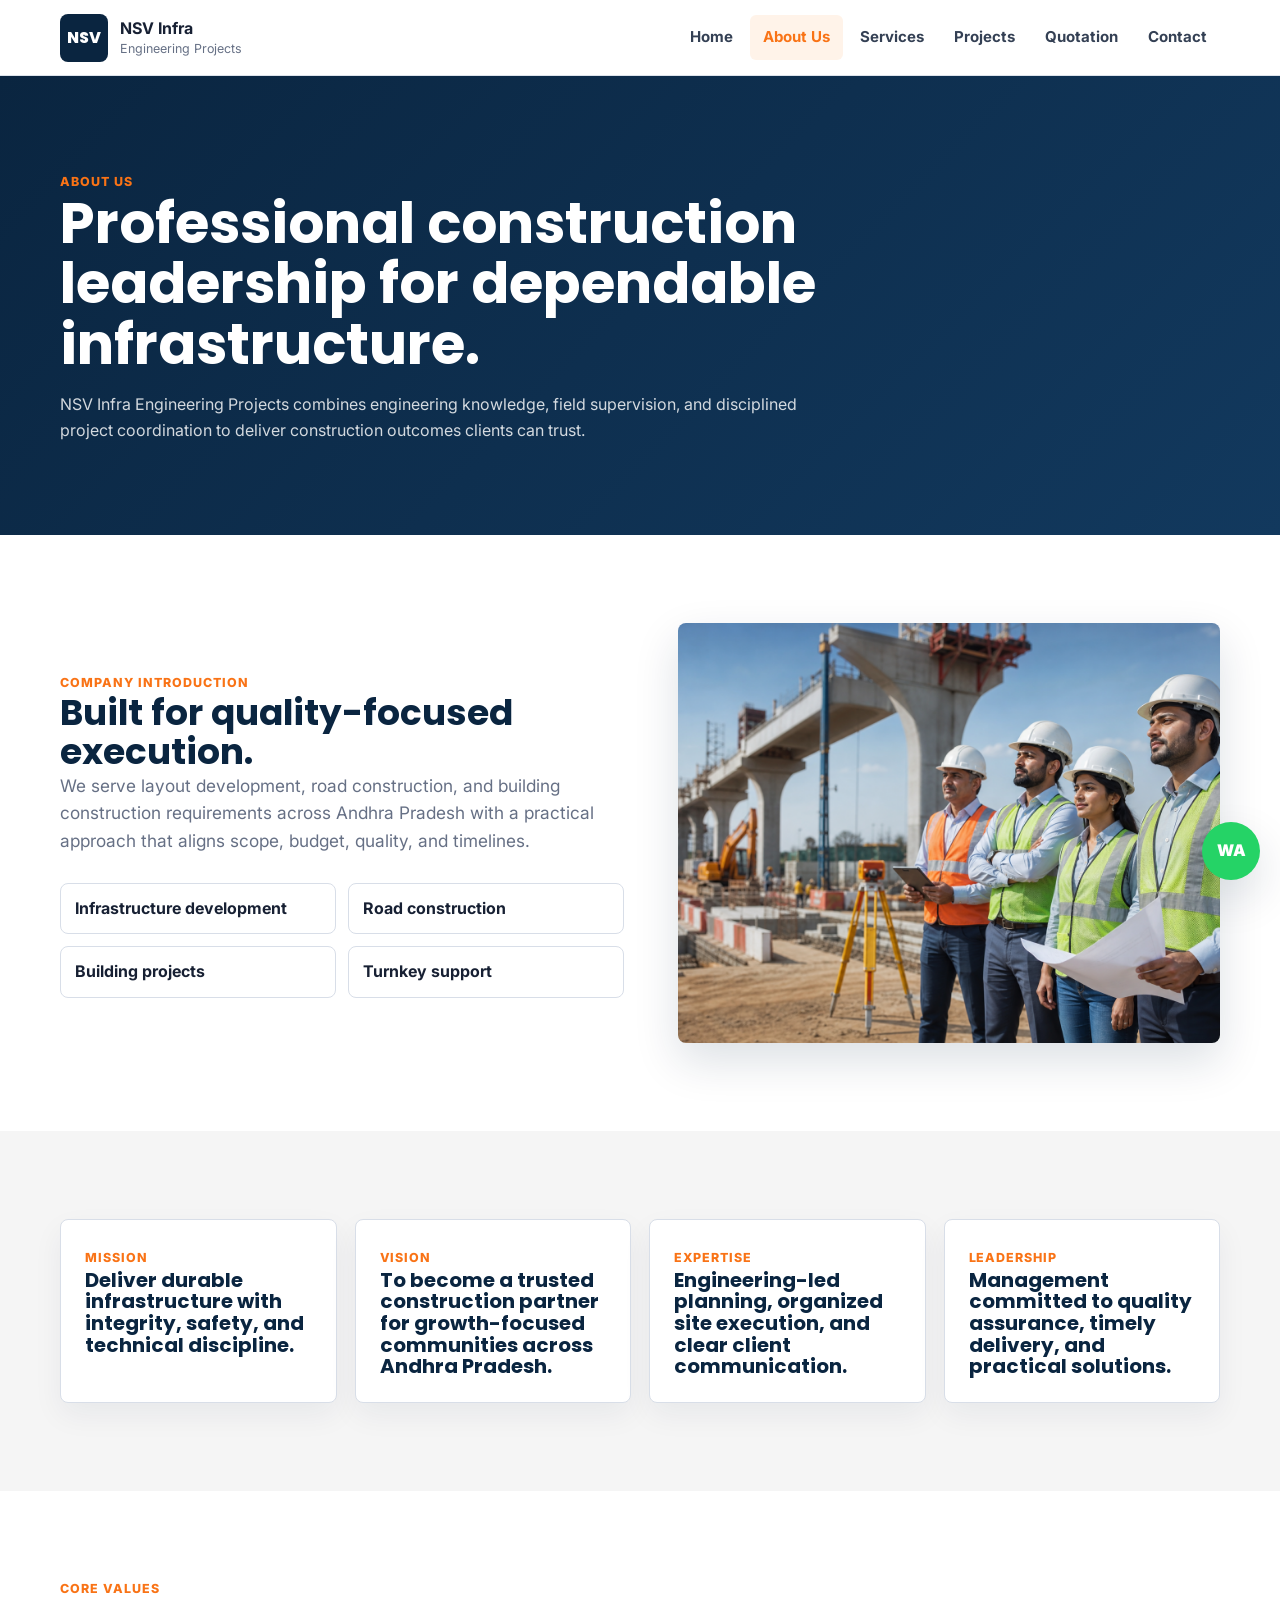
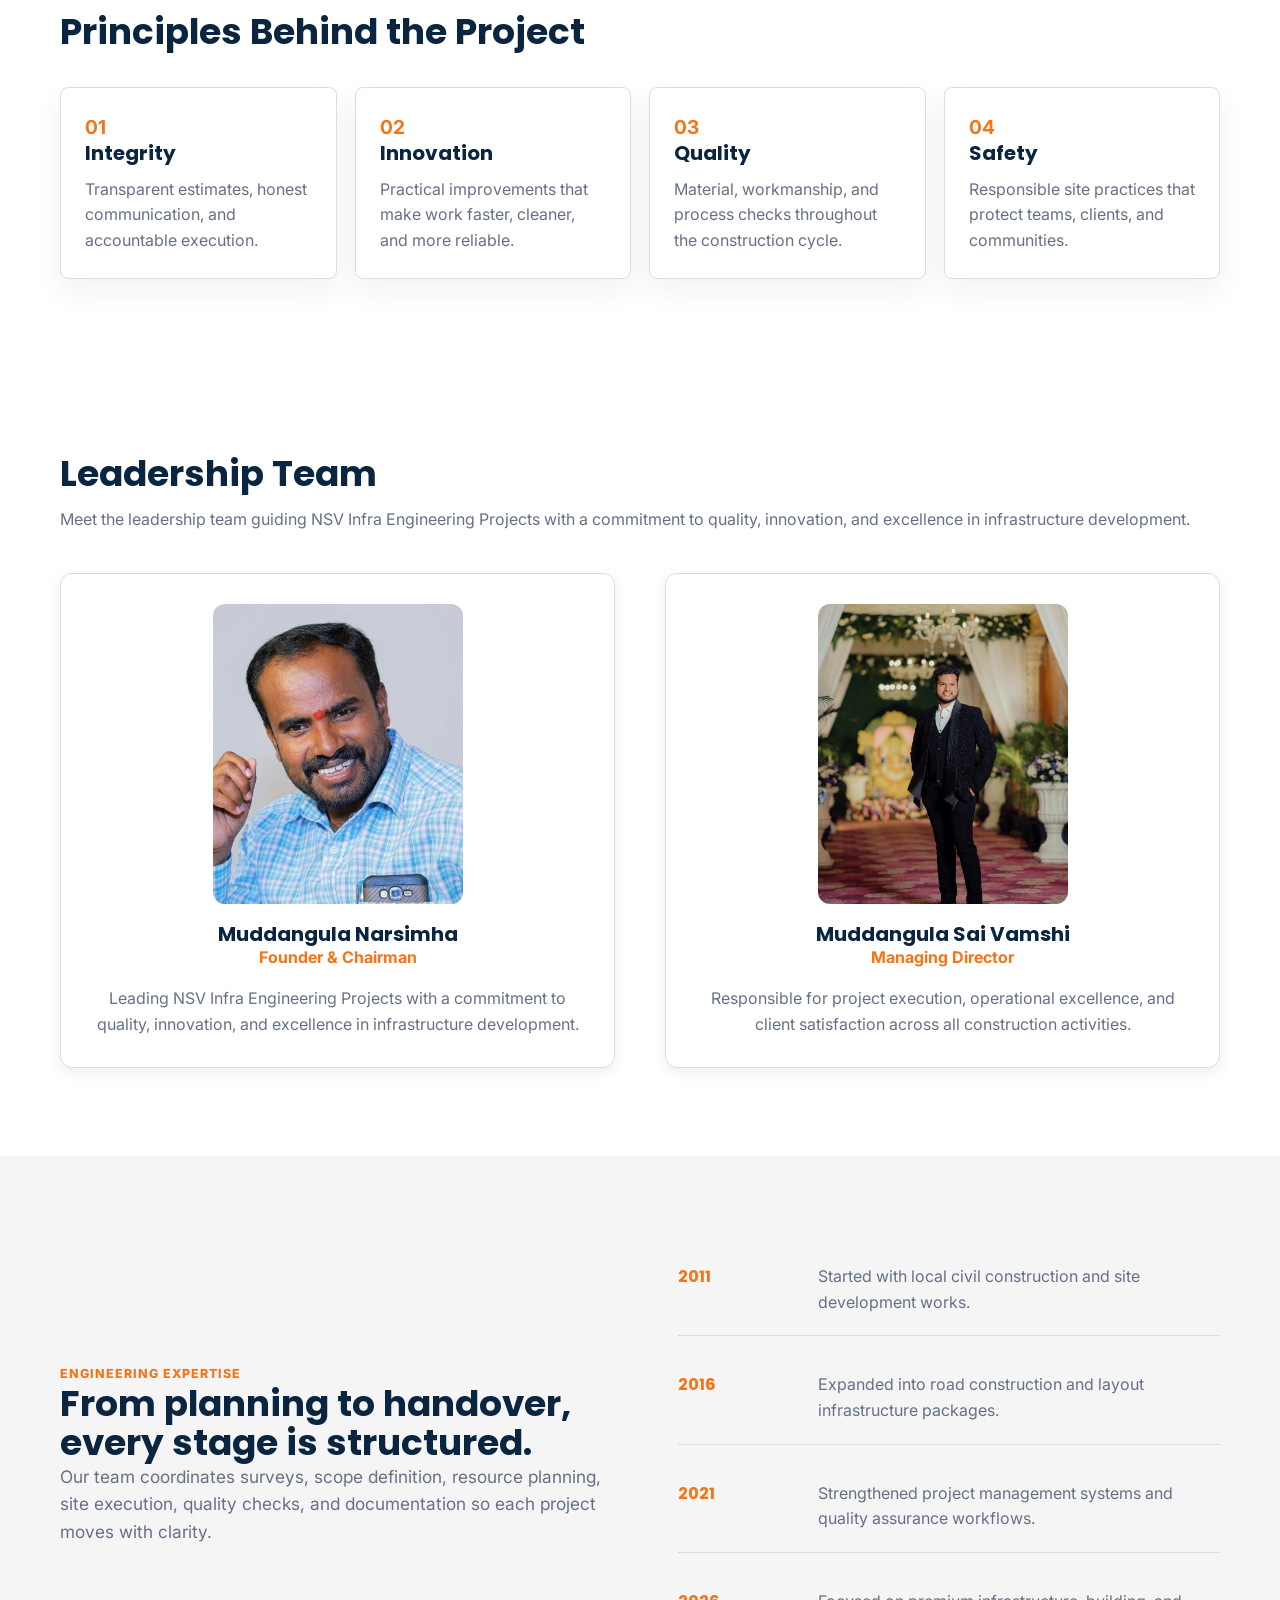
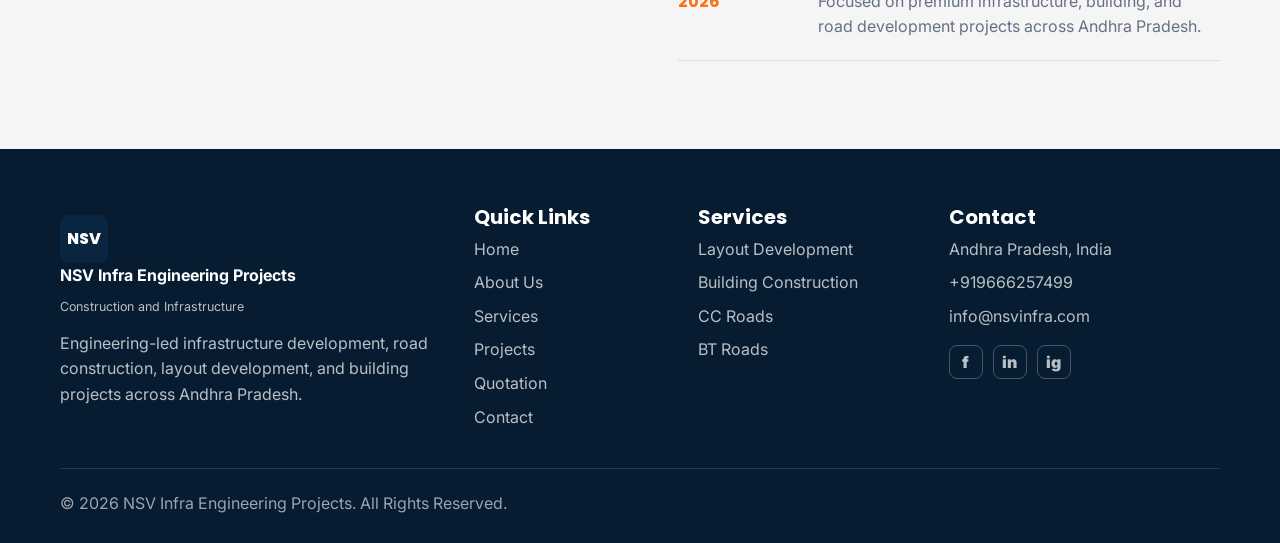
==== about.html @ 58948af4 "Fixed leadership section" ====
<!doctype html>
<html lang="en">
<head>
  <meta charset="utf-8">
  <meta name="viewport" content="width=device-width, initial-scale=1">
  <title>About NSV Infra Engineering Projects | Infrastructure Development Andhra Pradesh</title>
  <meta name="description" content="Learn about NSV Infra Engineering Projects, our mission, vision, values, leadership, engineering expertise, and company journey.">
  <meta property="og:title" content="About NSV Infra Engineering Projects">
  <meta property="og:type" content="website">
  <meta property="og:image" content="assets/images/team-engineering.png">
  <link rel="preconnect" href="https://fonts.googleapis.com">
  <link rel="preconnect" href="https://fonts.gstatic.com" crossorigin>
  <link href="https://fonts.googleapis.com/css2?family=Inter:wght@400;600;700;800&family=Poppins:wght@600;700;800&display=swap" rel="stylesheet">
  <link rel="stylesheet" href="assets/css/styles.css">
</head>
<body>
  <header id="site-header"></header>
  <main>
    <section class="page-hero">
      <div class="container">
        <span class="eyebrow">About Us</span>
        <h1>Professional construction leadership for dependable infrastructure.</h1>
        <p>NSV Infra Engineering Projects combines engineering knowledge, field supervision, and disciplined project coordination to deliver construction outcomes clients can trust.</p>
      </div>
    </section>
    <section class="section">
      <div class="container split">
        <div>
          <span class="eyebrow">Company Introduction</span>
          <h2>Built for quality-focused execution.</h2>
          <p class="lead">We serve layout development, road construction, and building construction requirements across Andhra Pradesh with a practical approach that aligns scope, budget, quality, and timelines.</p>
          <ul class="feature-list">
            <li>Infrastructure development</li>
            <li>Road construction</li>
            <li>Building projects</li>
            <li>Turnkey support</li>
          </ul>
        </div>
        <div class="media-panel"><img src="assets/images/team-engineering.png" alt="Construction leadership and engineering team" loading="lazy"></div>
      </div>
    </section>
    <section class="section gray">
      <div class="container card-grid">
        <article class="info-card"><span class="eyebrow">Mission</span><h3>Deliver durable infrastructure with integrity, safety, and technical discipline.</h3></article>
        <article class="info-card"><span class="eyebrow">Vision</span><h3>To become a trusted construction partner for growth-focused communities across Andhra Pradesh.</h3></article>
        <article class="info-card"><span class="eyebrow">Expertise</span><h3>Engineering-led planning, organized site execution, and clear client communication.</h3></article>
        <article class="info-card"><span class="eyebrow">Leadership</span><h3>Management committed to quality assurance, timely delivery, and practical solutions.</h3></article>
      </div>
    </section>
    <section class="section">
      <div class="container">
        <div class="section-head"><span class="eyebrow">Core Values</span><h2>Principles Behind the Project</h2></div>
        <div class="card-grid">
          <article class="value-card"><b>01</b><h3>Integrity</h3><p>Transparent estimates, honest communication, and accountable execution.</p></article>
          <article class="value-card"><b>02</b><h3>Innovation</h3><p>Practical improvements that make work faster, cleaner, and more reliable.</p></article>
          <article class="value-card"><b>03</b><h3>Quality</h3><p>Material, workmanship, and process checks throughout the construction cycle.</p></article>
          <article class="value-card"><b>04</b><h3>Safety</h3><p>Responsible site practices that protect teams, clients, and communities.</p></article>
        </div>
      </div>
    
    </section>
    <section class="section">
  <div class="container">

<div class="section-head">
    <h2>Leadership Team</h2>
    <p>Meet the leadership team guiding NSV Infra Engineering Projects
with a commitment to quality, innovation, and excellence in
infrastructure development.</p>
</div>

<div class="leaders-grid">

    <div class="leader-card">
        <img src="assets/images/founder.jpg" alt="Founder">

        <h3>Muddangula Narsimha</h3>

        <p class="role">Founder & Chairman</p>

        <p>
            Leading NSV Infra Engineering Projects with a commitment
            to quality, innovation, and excellence in infrastructure
            development.
        </p>
    </div>

    <div class="leader-card">
        <img src="assets/images/managing-director.jpg" alt="Managing Director">

        <h3>Muddangula Sai Vamshi</h3>

        <p class="role">Managing Director</p>

        <p>
            Responsible for project execution, operational excellence,
            and client satisfaction across all construction activities.
        </p>
    </div>

</div>

</div>

  </div>
</section>

    <section class="section gray">
      <div class="container split">
        <div>
          <span class="eyebrow">Engineering Expertise</span>
          <h2>From planning to handover, every stage is structured.</h2>
          <p class="lead">Our team coordinates surveys, scope definition, resource planning, site execution, quality checks, and documentation so each project moves with clarity.</p>
        </div>
        <div class="timeline">
          <article><strong>2011</strong><p>Started with local civil construction and site development works.</p></article>
          <article><strong>2016</strong><p>Expanded into road construction and layout infrastructure packages.</p></article>
          <article><strong>2021</strong><p>Strengthened project management systems and quality assurance workflows.</p></article>
          <article><strong>2026</strong><p>Focused on premium infrastructure, building, and road development projects across Andhra Pradesh.</p></article>
        </div>
      </div>
    </section>
  </main>
  <a id="whatsapp-float" aria-label="WhatsApp NSV Infra" href="#">WA</a>
  <footer id="site-footer"></footer>
  <script src="assets/js/site-data.js"></script>
  <script src="assets/js/main.js"></script>
</body>
</html>
---- assets/css/styles.css ----
:root {
  --blue: #0a2540;
  --orange: #f97316;
  --white: #ffffff;
  --gray: #f5f5f5;
  --ink: #172033;
  --muted: #667085;
  --line: #d8dee8;
  --shadow: 0 18px 45px rgba(10, 37, 64, .14);
}

* { box-sizing: border-box; }
html { scroll-behavior: smooth; }
body {
  margin: 0;
  color: var(--ink);
  background: var(--white);
  font-family: Inter, system-ui, -apple-system, BlinkMacSystemFont, "Segoe UI", sans-serif;
  line-height: 1.6;
}
img { max-width: 100%; display: block; }
a { color: inherit; text-decoration: none; }
button, input, select, textarea { font: inherit; }
.container { width: min(1160px, calc(100% - 40px)); margin: 0 auto; }
.section { padding: 88px 0; }
.section.gray { background: var(--gray); }
.eyebrow { color: var(--orange); font-weight: 800; text-transform: uppercase; letter-spacing: .08em; font-size: .78rem; }
h1, h2, h3 { font-family: Poppins, Inter, sans-serif; line-height: 1.08; margin: 0; color: var(--blue); letter-spacing: 0; }
h1 { font-size: clamp(2.5rem, 5vw, 5.2rem); max-width: 900px; }
h2 { font-size: clamp(1.8rem, 2.8vw, 2.8rem); }
h3 { font-size: 1.25rem; }
p { margin: 0; color: var(--muted); }
.lead { font-size: 1.08rem; max-width: 720px; }

#site-header {
  position: sticky;
  top: 0;
  z-index: 50;
  min-height: 76px;
  padding: 12px max(20px, calc((100vw - 1160px) / 2));
  display: flex;
  align-items: center;
  justify-content: space-between;
  background: rgba(255, 255, 255, .94);
  backdrop-filter: blur(16px);
  border-bottom: 1px solid rgba(216, 222, 232, .85);
}
.brand { display: inline-flex; align-items: center; gap: 12px; }
.brand-mark {
  width: 48px;
  height: 48px;
  display: grid;
  place-items: center;
  border-radius: 8px;
  background: var(--blue);
  color: var(--white);
  font-family: Poppins, sans-serif;
  font-weight: 800;
}
.brand small { display: block; color: var(--muted); font-size: .78rem; margin-top: -2px; }
.site-nav { display: flex; align-items: center; gap: 4px; }
.site-nav a { padding: 10px 13px; border-radius: 6px; font-weight: 700; font-size: .94rem; color: #344054; }
.site-nav a:hover, .site-nav a[aria-current="page"] { color: var(--orange); background: #fff3e9; }
.nav-toggle { display: none; border: 0; background: var(--blue); color: var(--white); width: 44px; height: 44px; border-radius: 8px; }
svg { width: 20px; height: 20px; vertical-align: middle; }

.hero {
  min-height: calc(100vh - 76px);
  display: grid;
  align-items: center;
  position: relative;
  isolation: isolate;
  overflow: hidden;
  color: var(--white);
}
.hero::before {
  content: "";
  position: absolute;
  inset: 0;
  background: linear-gradient(90deg, rgba(10,37,64,.94), rgba(10,37,64,.62) 46%, rgba(10,37,64,.12)), url("../images/hero-construction.png") center / cover no-repeat;
  z-index: -2;
}
.hero::after { content: ""; position: absolute; inset: auto 0 0; height: 120px; background: linear-gradient(transparent, rgba(10,37,64,.55)); z-index: -1; }
.hero h1 { color: var(--white); }
.hero p { color: rgba(255,255,255,.86); max-width: 720px; font-size: 1.16rem; }
.hero-content { padding: 80px 0 150px; }
.hero-actions, .actions { display: flex; flex-wrap: wrap; gap: 14px; margin-top: 32px; }
.btn {
  display: inline-flex;
  align-items: center;
  justify-content: center;
  gap: 9px;
  min-height: 48px;
  padding: 0 18px;
  border-radius: 8px;
  border: 1px solid transparent;
  font-weight: 800;
  cursor: pointer;
}
.btn.primary { background: var(--orange); color: var(--white); }
.btn.secondary { background: var(--white); color: var(--blue); }
.btn.ghost { border-color: rgba(255,255,255,.44); color: var(--white); }
.btn.outline { border-color: var(--line); color: var(--blue); background: var(--white); }
.btn:hover { transform: translateY(-1px); box-shadow: var(--shadow); }

.stats-strip {
  margin-top: -76px;
  position: relative;
  z-index: 2;
}
.stats-grid {
  display: grid;
  grid-template-columns: repeat(4, 1fr);
  background: var(--white);
  border-radius: 8px;
  box-shadow: var(--shadow);
  overflow: hidden;
}
.stat { padding: 28px; border-right: 1px solid var(--line); }
.stat:last-child { border-right: 0; }
.stat strong { display: block; font-size: 2.2rem; color: var(--blue); font-family: Poppins, sans-serif; }
.stat span { color: var(--muted); font-weight: 700; }

.section-head { display: grid; gap: 14px; margin-bottom: 36px; }
.split { display: grid; grid-template-columns: 1.02fr .98fr; gap: 54px; align-items: center; }
.media-panel { border-radius: 8px; overflow: hidden; min-height: 420px; box-shadow: var(--shadow); background: var(--gray); }
.media-panel img { width: 100%; height: 100%; object-fit: cover; min-height: 420px; }
.feature-list { display: grid; grid-template-columns: repeat(2, minmax(0, 1fr)); gap: 12px; margin-top: 28px; }
.feature-list li, .check-list li {
  list-style: none;
  padding: 12px 14px;
  border: 1px solid var(--line);
  border-radius: 8px;
  background: var(--white);
  font-weight: 700;
}
.feature-list, .check-list { padding: 0; margin-bottom: 0; }

.card-grid { display: grid; grid-template-columns: repeat(4, minmax(0, 1fr)); gap: 18px; }
.service-card, .value-card, .testimonial-card, .process-card, .info-card {
  .value-card h3 {
    font-weight: 500;
    line-height: 1.3;
}
  background: var(--white);
  border: 1px solid var(--line);
  border-radius: 8px;
  padding: 24px;
  box-shadow: 0 12px 30px rgba(10,37,64,.06);
}
.service-card b, .value-card b { color: var(--orange); font-size: 1.2rem; }
.service-card p, .value-card p, .testimonial-card p { margin-top: 12px; }

.image-band {
  min-height: 340px;
  border-radius: 8px;
  background: linear-gradient(90deg, rgba(10,37,64,.9), rgba(10,37,64,.12)), url("../images/services-construction.png") center / cover no-repeat;
}
.cta-band {
  background: var(--blue);
  color: var(--white);
  padding: 52px;
  border-radius: 8px;
  display: flex;
  justify-content: space-between;
  gap: 28px;
  align-items: center;
}
.cta-band h2 { color: var(--white); }
.cta-band p { color: rgba(255,255,255,.78); margin-top: 10px; }

.page-hero {
  padding: 92px 0;
  background: linear-gradient(135deg, var(--blue), #12395e);
  color: var(--white);
}
.page-hero h1 { color: var(--white); font-size: clamp(2.35rem, 4.4vw, 4.2rem); }
.page-hero p { color: rgba(255,255,255,.82); margin-top: 16px; max-width: 760px; }

.timeline { display: grid; gap: 16px; }
.timeline article { display: grid; grid-template-columns: 120px 1fr; gap: 20px; padding: 20px 0; border-bottom: 1px solid var(--line); }
.timeline strong { color: var(--orange); font-family: Poppins, sans-serif; }
.service-detail { display: grid; grid-template-columns: .72fr 1.28fr; gap: 32px; padding: 34px; border: 1px solid var(--line); border-radius: 8px; background: var(--white); margin-bottom: 100px; }
.service-detail h2 {
    margin-bottom: 20px;
}

.service-detail p {
    margin-bottom: 30px;
}
.service-visual { min-height: 260px; border-radius: 8px; display: grid; place-items: center; color: var(--white); background: linear-gradient(135deg, rgba(10,37,64,.86), rgba(249,115,22,.72)), url("../images/services-construction.png") center / cover; font-weight: 800; }
.columns-3 { display: grid; grid-template-columns: repeat(3, minmax(0, 1fr)); gap: 24px; margin-top: 50px; }

.filters { display: flex; flex-wrap: wrap; gap: 10px; margin-bottom: 28px; }
.chip { border: 1px solid var(--line); border-radius: 999px; background: var(--white); padding: 10px 15px; font-weight: 800; color: var(--blue); cursor: pointer; }
.chip.active, .chip:hover { background: var(--orange); color: var(--white); border-color: var(--orange); }
.project-grid { display: grid; grid-template-columns: repeat(3, minmax(0, 1fr)); gap: 20px; }
.project-card { border: 1px solid var(--line); border-radius: 8px; overflow: hidden; background: var(--white); cursor: pointer; box-shadow: 0 12px 30px rgba(10,37,64,.06); }
.project-image { aspect-ratio: 4 / 3; display: grid; place-items: center; color: var(--white); font-family: Poppins, sans-serif; font-weight: 800; }
.placeholder { background: linear-gradient(135deg, rgba(10,37,64,.9), rgba(249,115,22,.65)), url("../images/hero-construction.png") center / cover; }
.p1, .p4 { background-image: linear-gradient(135deg, rgba(10,37,64,.88), rgba(249,115,22,.58)), url("../images/services-construction.png"); }
.p2, .p5 { background-image: linear-gradient(135deg, rgba(10,37,64,.88), rgba(249,115,22,.58)), url("../images/team-engineering.png"); }
.project-body { padding: 20px; }
.project-body > span { color: var(--orange); font-weight: 800; font-size: .82rem; }
.project-body p { margin-top: 10px; }
dl { display: grid; grid-template-columns: 1fr 1fr; gap: 10px; margin: 18px 0 0; }
dt { color: var(--muted); font-size: .78rem; font-weight: 800; text-transform: uppercase; }
dd { margin: 0; color: var(--blue); font-weight: 800; }
.lightbox { position: fixed; inset: 0; background: rgba(10,37,64,.74); display: none; place-items: center; z-index: 80; padding: 20px; }
.lightbox.show { display: grid; }
.lightbox-card { width: min(760px, 100%); background: var(--white); border-radius: 8px; overflow: hidden; }
.lightbox-card .placeholder { height: 320px; }
.lightbox-content { padding: 24px; }
#lightbox-close { float: right; border: 0; background: var(--blue); color: var(--white); border-radius: 8px; width: 42px; height: 42px; cursor: pointer; }

.form-grid { display: grid; grid-template-columns: 1fr 1fr; gap: 18px; }
.form-grid .full { grid-column: 1 / -1; }
label { display: grid; gap: 7px; color: var(--blue); font-weight: 800; }
input, select, textarea {
  width: 100%;
  border: 1px solid var(--line);
  border-radius: 8px;
  padding: 13px 14px;
  min-height: 48px;
  background: var(--white);
}
textarea { min-height: 132px; resize: vertical; }
.form-success { margin-top: 18px; padding: 14px 16px; border-radius: 8px; background: #eaf8ef; color: #116231; font-weight: 800; }
.embed-box { min-height: 520px; border: 1px dashed var(--line); border-radius: 8px; overflow: hidden; background: var(--gray); }
.embed-box iframe { width: 100%; height: 520px; border: 0; }
.placeholder-note { padding: 18px; color: var(--muted); font-weight: 700; }
.contact-grid { display: grid; grid-template-columns: 1fr 1fr; gap: 40px; }
.contact-heading {
    margin-bottom: 35px;
    line-height: 1.1;
}
.contact-list {
    margin-top: 20px;
}
.contact-list article { display: flex; gap: 12px; align-items: flex-start; }
.contact-list > article > span {
  width: 34px;
  height: 34px;
  flex: 0 0 auto;
  display: grid;
  place-items: center;
  border-radius: 8px;
  background: #fff3e9;
  color: var(--orange);
  font-weight: 900;
  font-size: .78rem;
}

#whatsapp-float {
  position: fixed;
  right: 20px;
  bottom: 20px;
  z-index: 70;
  width: 58px;
  height: 58px;
  border-radius: 999px;
  display: grid;
  place-items: center;
  background: #25d366;
  color: var(--white);
  box-shadow: var(--shadow);
  font-weight: 900;
}

#site-footer { background: #071c31; color: var(--white); padding: 58px max(20px, calc((100vw - 1160px) / 2)) 26px; }
.footer-grid { display: grid; grid-template-columns: 1.4fr .7fr .8fr 1fr; gap: 34px; }
#site-footer h3, #site-footer strong { color: var(--white); }
#site-footer p, #site-footer a, #site-footer small { display: block; color: rgba(255,255,255,.72); margin-top: 8px; }
.footer-brand { margin-bottom: 14px; }
.socials { display: flex; gap: 10px; margin-top: 16px; }
.socials a { width: 34px; height: 34px; display: grid !important; place-items: center; border: 1px solid rgba(255,255,255,.25); border-radius: 8px; margin: 0 !important; font-weight: 900; }
.copyright { border-top: 1px solid rgba(255,255,255,.12); margin-top: 38px; padding-top: 22px; color: rgba(255,255,255,.6); }

@media (max-width: 900px) {
  .container { width: min(100% - 28px, 720px); }
  #site-header { padding-left: 14px; padding-right: 14px; }
  .nav-toggle { display: grid; place-items: center; }
  .site-nav { position: fixed; top: 76px; left: 0; right: 0; display: none; flex-direction: column; align-items: stretch; padding: 12px 18px 24px; background: var(--white); border-bottom: 1px solid var(--line); }
  .nav-open .site-nav { display: flex; }
  .site-nav a { padding: 14px; }
  .hero { min-height: auto; }
  .hero-content { padding: 76px 0 138px; }
  .stats-grid, .card-grid, .project-grid, .footer-grid, .columns-3, .form-grid, .contact-grid, .split { grid-template-columns: 1fr; }
  .stats-strip { margin-top: -54px; }
  .stat { border-right: 0; border-bottom: 1px solid var(--line); }
  .service-detail { grid-template-columns: 1fr; padding: 20px; }
  .feature-list { grid-template-columns: 1fr; }
  .cta-band { display: grid; padding: 30px; }
  .section { padding: 62px 0; }
  .timeline article { grid-template-columns: 1fr; gap: 4px; }
}

@media (max-width: 520px) {
  .brand small { display: none; }
  .brand-mark { width: 42px; height: 42px; }
  .hero-actions, .actions { display: grid; }
  .btn { width: 100%; }
  .page-hero { padding: 64px 0; }
  .media-panel, .media-panel img { min-height: 300px; }
  dl { grid-template-columns: 1fr; }
}
.leaders-grid{
    display:grid;
    grid-template-columns:repeat(2,1fr);
    gap:50px;
    margin-top:40px;
}

.leader-card{
    background:#fff;
    border:1px solid var(--line);
    border-radius:12px;
    padding:30px;
    text-align:center;
    box-shadow:0 4px 15px rgba(0,0,0,.08);
}

.leader-card img{
    width:250px;
    height:300px;
    object-fit:cover;
    border-radius:12px;
    display:block;
    margin:0 auto 20px;
}

.role{
    color:var(--orange);
    font-weight:700;
    margin-bottom:15px;
}
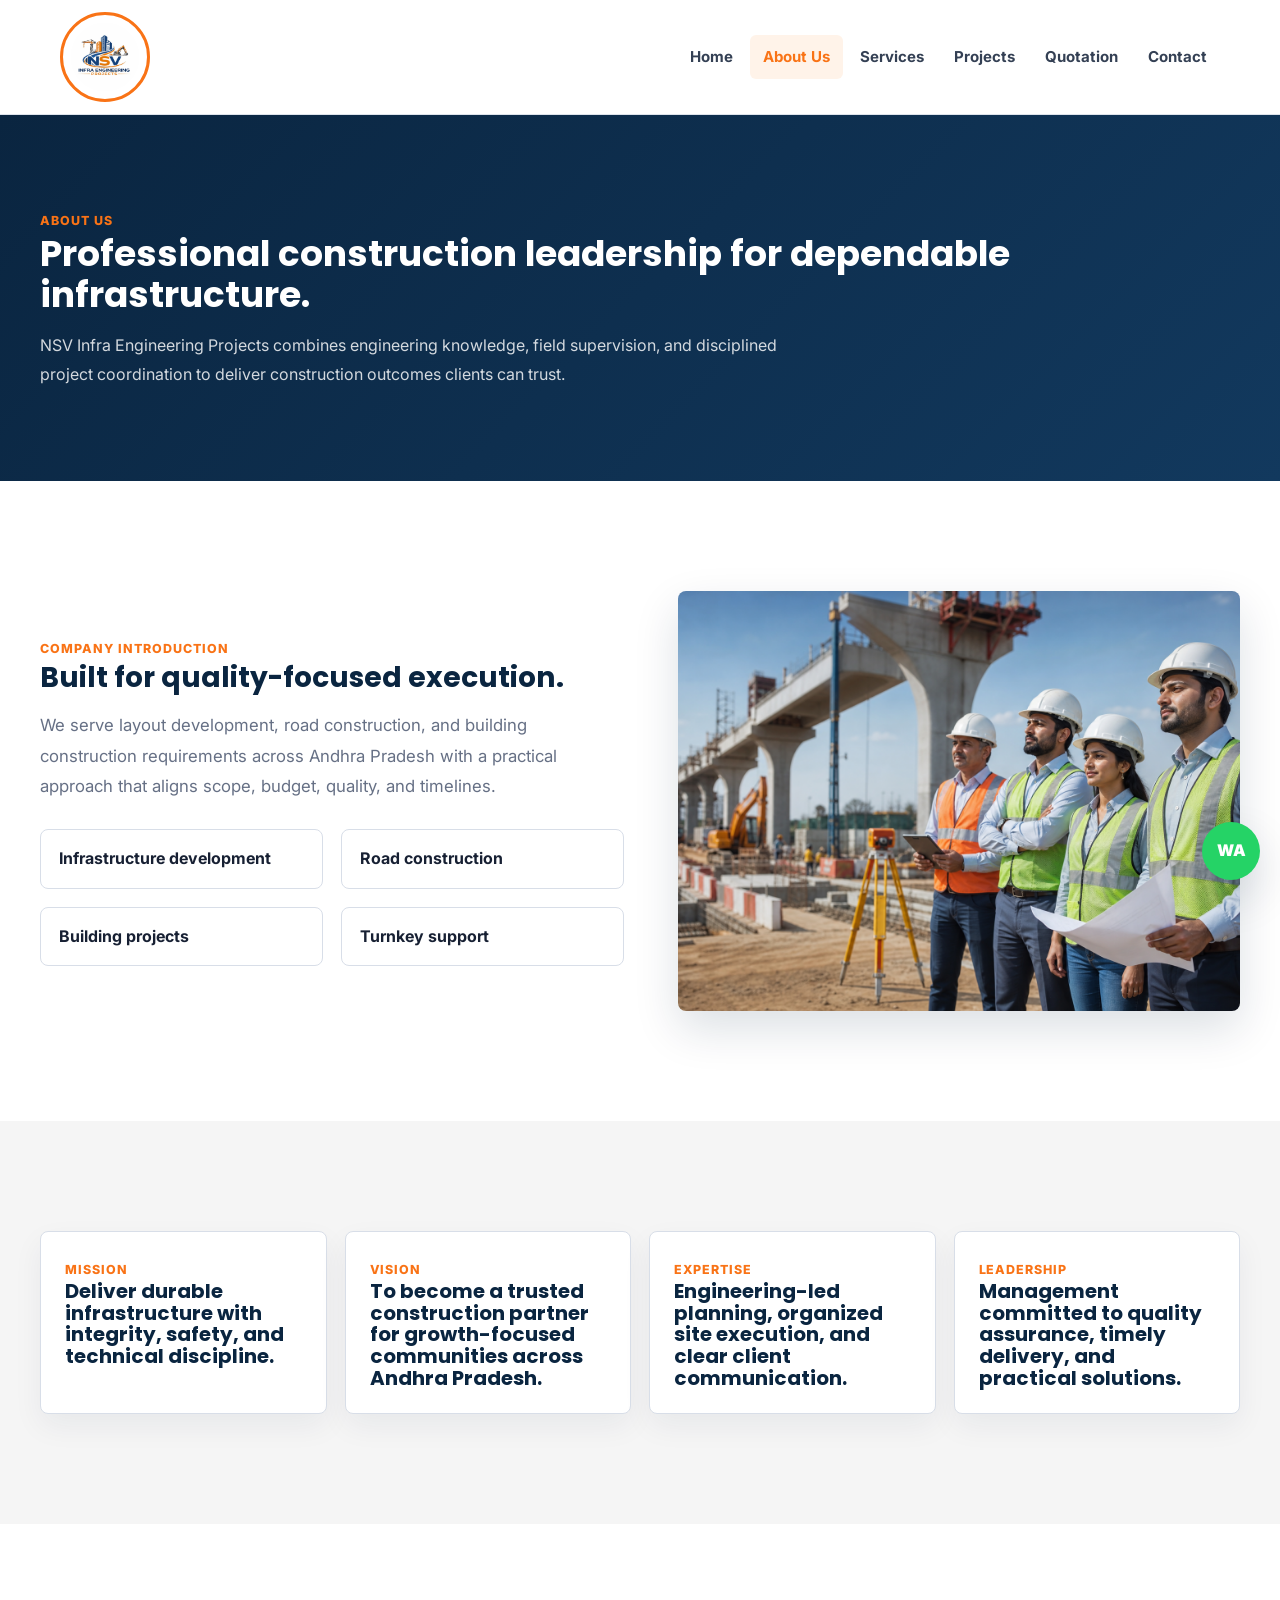
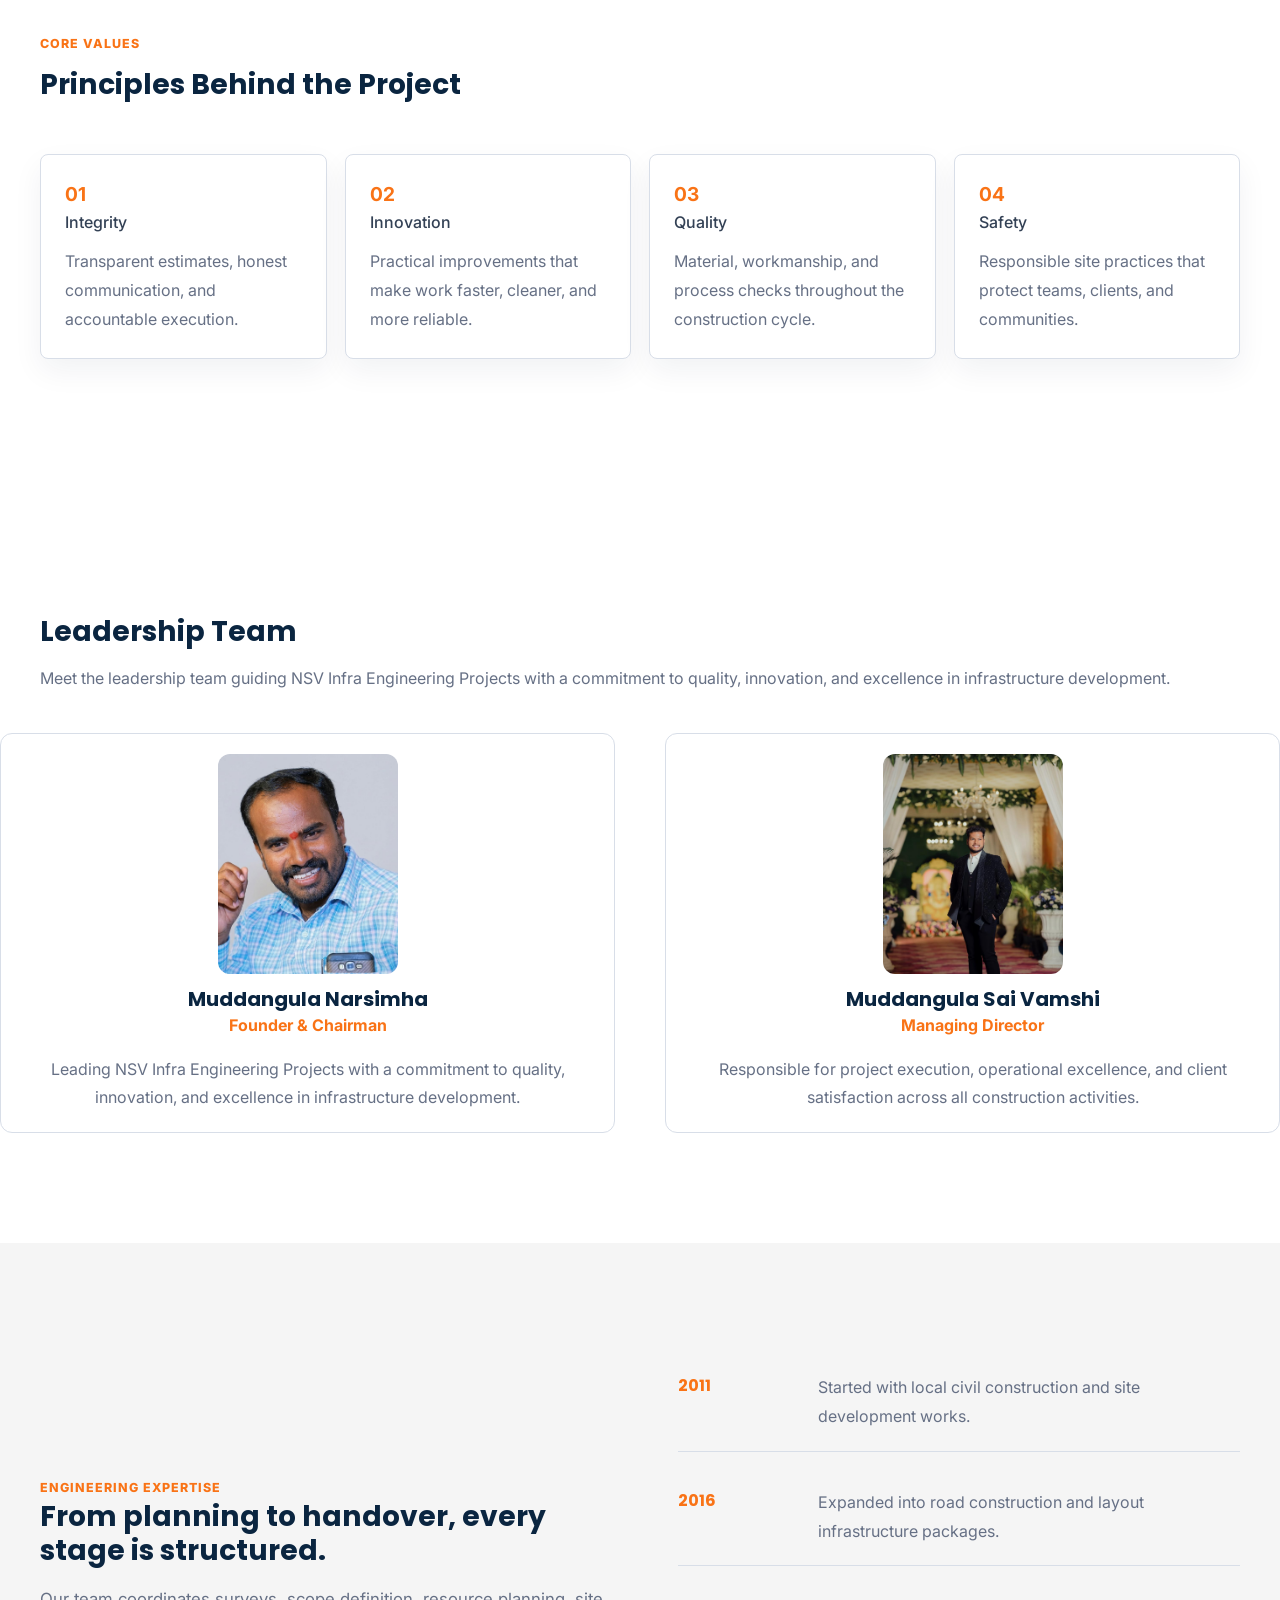
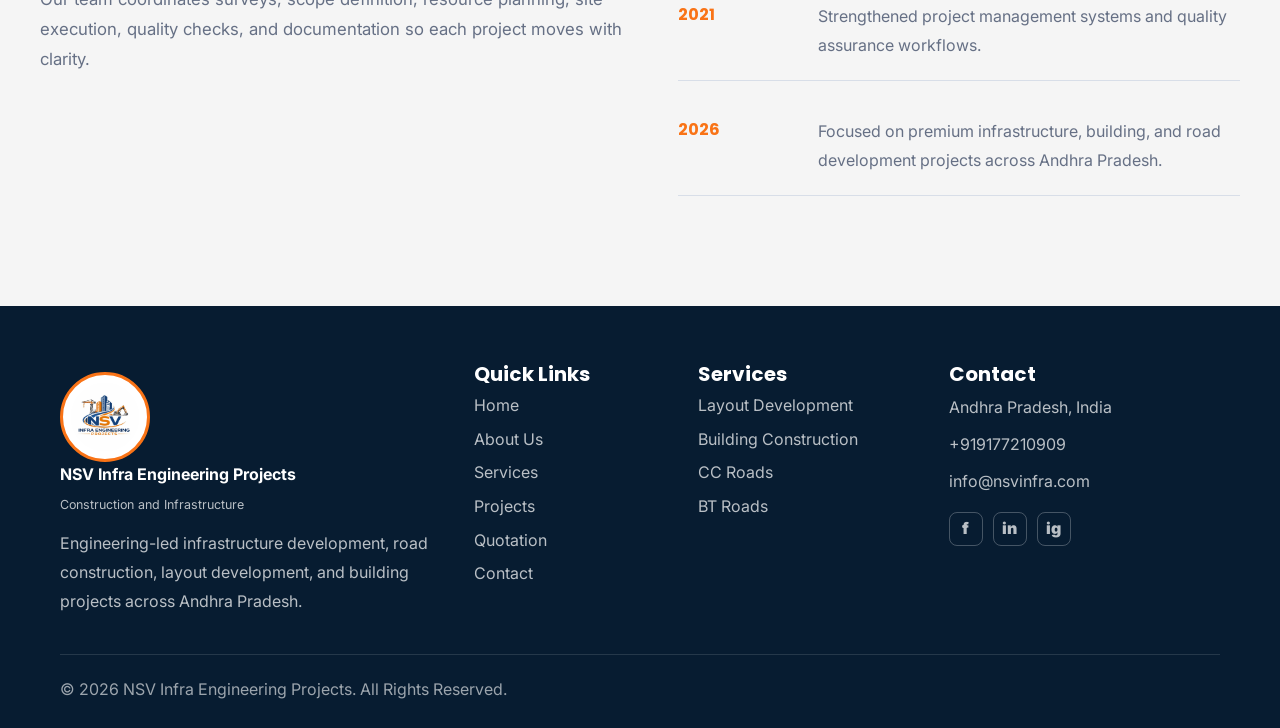
==== commit f0f4dd59: "Adjusted leadership section heading spacing" ====
--- a/about.html
+++ b/about.html
@@ -62,7 +62,7 @@
     <section class="section">
   <div class="container">
 
-<div class="section-head">
+<div class="section-head leadership-head"></div>
     <h2>Leadership Team</h2>
     <p>Meet the leadership team guiding NSV Infra Engineering Projects
 with a commitment to quality, innovation, and excellence in
--- a/assets/css/styles.css
+++ b/assets/css/styles.css
@@ -21,16 +21,37 @@
 img { max-width: 100%; display: block; }
 a { color: inherit; text-decoration: none; }
 button, input, select, textarea { font: inherit; }
-.container { width: min(1160px, calc(100% - 40px)); margin: 0 auto; }
-.section { padding: 88px 0; }
+.container {
+  max-width: 1200px;
+  width: calc(100% - 40px);
+  margin: 0 auto;
+}
+.section { padding: 110px 0; }
 .section.gray { background: var(--gray); }
 .eyebrow { color: var(--orange); font-weight: 800; text-transform: uppercase; letter-spacing: .08em; font-size: .78rem; }
 h1, h2, h3 { font-family: Poppins, Inter, sans-serif; line-height: 1.08; margin: 0; color: var(--blue); letter-spacing: 0; }
-h1 { font-size: clamp(2.5rem, 5vw, 5.2rem); max-width: 900px; }
-h2 { font-size: clamp(1.8rem, 2.8vw, 2.8rem); }
+.page-hero h1 {
+  color: var(--white) !important;
+}
+h1 {
+  font-size: clamp(1.9rem, 2.8vw, 3.2rem);
+  line-height: 1.15;
+}
+h2 {
+  font-size: clamp(1.7rem, 2.2vw, 2.2rem);
+  line-height: 1.2;
+  margin-bottom: 16px;
+}
 h3 { font-size: 1.25rem; }
 p { margin: 0; color: var(--muted); }
-.lead { font-size: 1.08rem; max-width: 720px; }
+.lead{
+    font-size:1.05rem;
+    line-height:1.8;
+    max-width:700px;
+}
+p{
+    line-height:1.8;
+}
 
 #site-header {
   position: sticky;
@@ -82,16 +103,17 @@
 }
 .hero::after { content: ""; position: absolute; inset: auto 0 0; height: 120px; background: linear-gradient(transparent, rgba(10,37,64,.55)); z-index: -1; }
 .hero h1 { color: var(--white); }
-.hero p { color: rgba(255,255,255,.86); max-width: 720px; font-size: 1.16rem; }
-.hero-content { padding: 80px 0 150px; }
+.hero p { color: rgba(255,255,255,.88); max-width: 650px; font-size: 1.05rem; line-height: 1.8 }
+.hero-content { padding: 0 0 138px; }
 .hero-actions, .actions { display: flex; flex-wrap: wrap; gap: 14px; margin-top: 32px; }
 .btn {
   display: inline-flex;
   align-items: center;
   justify-content: center;
   gap: 9px;
-  min-height: 48px;
-  padding: 0 18px;
+  min-height: 54px;
+  padding: 0 26px;
+  font-size: 15px;
   border-radius: 8px;
   border: 1px solid transparent;
   font-weight: 800;
@@ -112,23 +134,53 @@
   display: grid;
   grid-template-columns: repeat(4, 1fr);
   background: var(--white);
-  border-radius: 8px;
-  box-shadow: var(--shadow);
+  border-radius: 16px;
+  box-shadow: 0 20px 40px rgba(10,37,64,.12);
   overflow: hidden;
 }
-.stat { padding: 28px; border-right: 1px solid var(--line); }
+.stat { padding: 35px;  text-align: center; border-right: 1px solid var(--line); }
 .stat:last-child { border-right: 0; }
-.stat strong { display: block; font-size: 2.2rem; color: var(--blue); font-family: Poppins, sans-serif; }
+.stat strong { display: block; font-size: 2.8rem; color: var(--blue); font-family: Poppins, sans-serif; }
 .stat span { color: var(--muted); font-weight: 700; }
 
 .section-head { display: grid; gap: 14px; margin-bottom: 36px; }
+.section-head {
+    max-width: 700px;
+}
+
+.section-head h2{
+    font-size: clamp(1.7rem, 2.2vw, 2.2rem);
+    line-height: 1.2;
+    max-width: 650px;
+}
+.section-head p,
+.section-head p{
+    margin-top: 20px;
+    line-height: 1.8;
+    max-width: 700px;
+}
+.leadership-head p{
+    margin-top: 0;
+}
+
+.leadership-head{
+    gap: 4px;
+}
+.section-head .lead {
+    text-align: left;
+  
+}
+.section-head .actions,
+.section-head .cta{
+    margin-top: 30px;
+}
 .split { display: grid; grid-template-columns: 1.02fr .98fr; gap: 54px; align-items: center; }
 .media-panel { border-radius: 8px; overflow: hidden; min-height: 420px; box-shadow: var(--shadow); background: var(--gray); }
 .media-panel img { width: 100%; height: 100%; object-fit: cover; min-height: 420px; }
-.feature-list { display: grid; grid-template-columns: repeat(2, minmax(0, 1fr)); gap: 12px; margin-top: 28px; }
+.feature-list { display: grid; grid-template-columns: repeat(2, minmax(0, 1fr)); gap: 18px; margin-top: 28px; }
 .feature-list li, .check-list li {
   list-style: none;
-  padding: 12px 14px;
+  padding: 16px 18px;
   border: 1px solid var(--line);
   border-radius: 8px;
   background: var(--white);
@@ -137,16 +189,23 @@
 .feature-list, .check-list { padding: 0; margin-bottom: 0; }
 
 .card-grid { display: grid; grid-template-columns: repeat(4, minmax(0, 1fr)); gap: 18px; }
-.service-card, .value-card, .testimonial-card, .process-card, .info-card {
-  .value-card h3 {
-    font-weight: 500;
-    line-height: 1.3;
-}
+.service-card,
+.value-card,
+.testimonial-card,
+.process-card,
+.info-card {
   background: var(--white);
   border: 1px solid var(--line);
   border-radius: 8px;
   padding: 24px;
   box-shadow: 0 12px 30px rgba(10,37,64,.06);
+}
+
+.value-card h3{
+    font-size: 1rem;
+    font-weight: 500;
+    line-height: 1.6;
+    color: #334155;
 }
 .service-card b, .value-card b { color: var(--orange); font-size: 1.2rem; }
 .service-card p, .value-card p, .testimonial-card p { margin-top: 12px; }
@@ -174,15 +233,20 @@
   background: linear-gradient(135deg, var(--blue), #12395e);
   color: var(--white);
 }
-.page-hero h1 { color: var(--white); font-size: clamp(2.35rem, 4.4vw, 4.2rem); }
-.page-hero p { color: rgba(255,255,255,.82); margin-top: 16px; max-width: 760px; }
+.page-hero h1{
+    font-size: clamp(1.9rem, 2.8vw, 3.2rem);
+    line-height: 1.15;
+}
+.page-hero p { color: rgba(255,255,255,.82); margin-top: 16px; max-width: 750px; }
 
 .timeline { display: grid; gap: 16px; }
 .timeline article { display: grid; grid-template-columns: 120px 1fr; gap: 20px; padding: 20px 0; border-bottom: 1px solid var(--line); }
 .timeline strong { color: var(--orange); font-family: Poppins, sans-serif; }
-.service-detail { display: grid; grid-template-columns: .72fr 1.28fr; gap: 32px; padding: 34px; border: 1px solid var(--line); border-radius: 8px; background: var(--white); margin-bottom: 100px; }
+.service-detail { display: grid; grid-template-columns: .72fr 1.28fr; gap: 32px; padding: 34px; border: 1px solid var(--line); border-radius: 8px; background: var(--white); margin-bottom: 160px; }
 .service-detail h2 {
-    margin-bottom: 20px;
+    font-size: clamp(1.7rem, 2.2vw, 2.2rem);
+    line-height: 1.2;
+    margin-bottom: 16px;
 }
 
 .service-detail p {
@@ -285,7 +349,28 @@
   .site-nav a { padding: 14px; }
   .hero { min-height: auto; }
   .hero-content { padding: 76px 0 138px; }
-  .stats-grid, .card-grid, .project-grid, .footer-grid, .columns-3, .form-grid, .contact-grid, .split { grid-template-columns: 1fr; }
+  .hero .container{
+  max-width: 1200px;
+  width: calc(100% - 40px);
+  margin: 0 auto;
+}
+.hero-content{
+    max-width:700px;
+    display:flex;
+    flex-direction:column;
+    align-items:flex-start;
+}
+
+.stats-grid,
+.card-grid,
+.project-grid,
+.footer-grid,
+.columns-3,
+.form-grid,
+.contact-grid,
+.split {
+    grid-template-columns: 1fr;
+}
   .stats-strip { margin-top: -54px; }
   .stat { border-right: 0; border-bottom: 1px solid var(--line); }
   .service-detail { grid-template-columns: 1fr; padding: 20px; }
@@ -294,7 +379,6 @@
   .section { padding: 62px 0; }
   .timeline article { grid-template-columns: 1fr; gap: 4px; }
 }
-
 @media (max-width: 520px) {
   .brand small { display: none; }
   .brand-mark { width: 42px; height: 42px; }
@@ -315,18 +399,22 @@
     background:#fff;
     border:1px solid var(--line);
     border-radius:12px;
-    padding:30px;
+    padding:20px;
     text-align:center;
-    box-shadow:0 4px 15px rgba(0,0,0,.08);
+    
+    display:flex;
+    flex-direction:column;
+    align-items:center;
 }
 
 .leader-card img{
-    width:250px;
-    height:300px;
+    width:180px;
+    height:220px;
     object-fit:cover;
+    object-position:center top;
     border-radius:12px;
     display:block;
-    margin:0 auto 20px;
+    margin:0 auto 15px auto;
 }
 
 .role{
@@ -334,3 +422,17 @@
     font-weight:700;
     margin-bottom:15px;
 }
+.logo-img,
+.footer-logo{
+    width:90px;
+    height:90px;
+    border-radius:50%;
+    object-fit:cover;
+    background:#fff;
+    padding:8px;
+    border:3px solid #f97316;
+    display:block;
+}
+#site-header{
+    min-height:90px;
+}
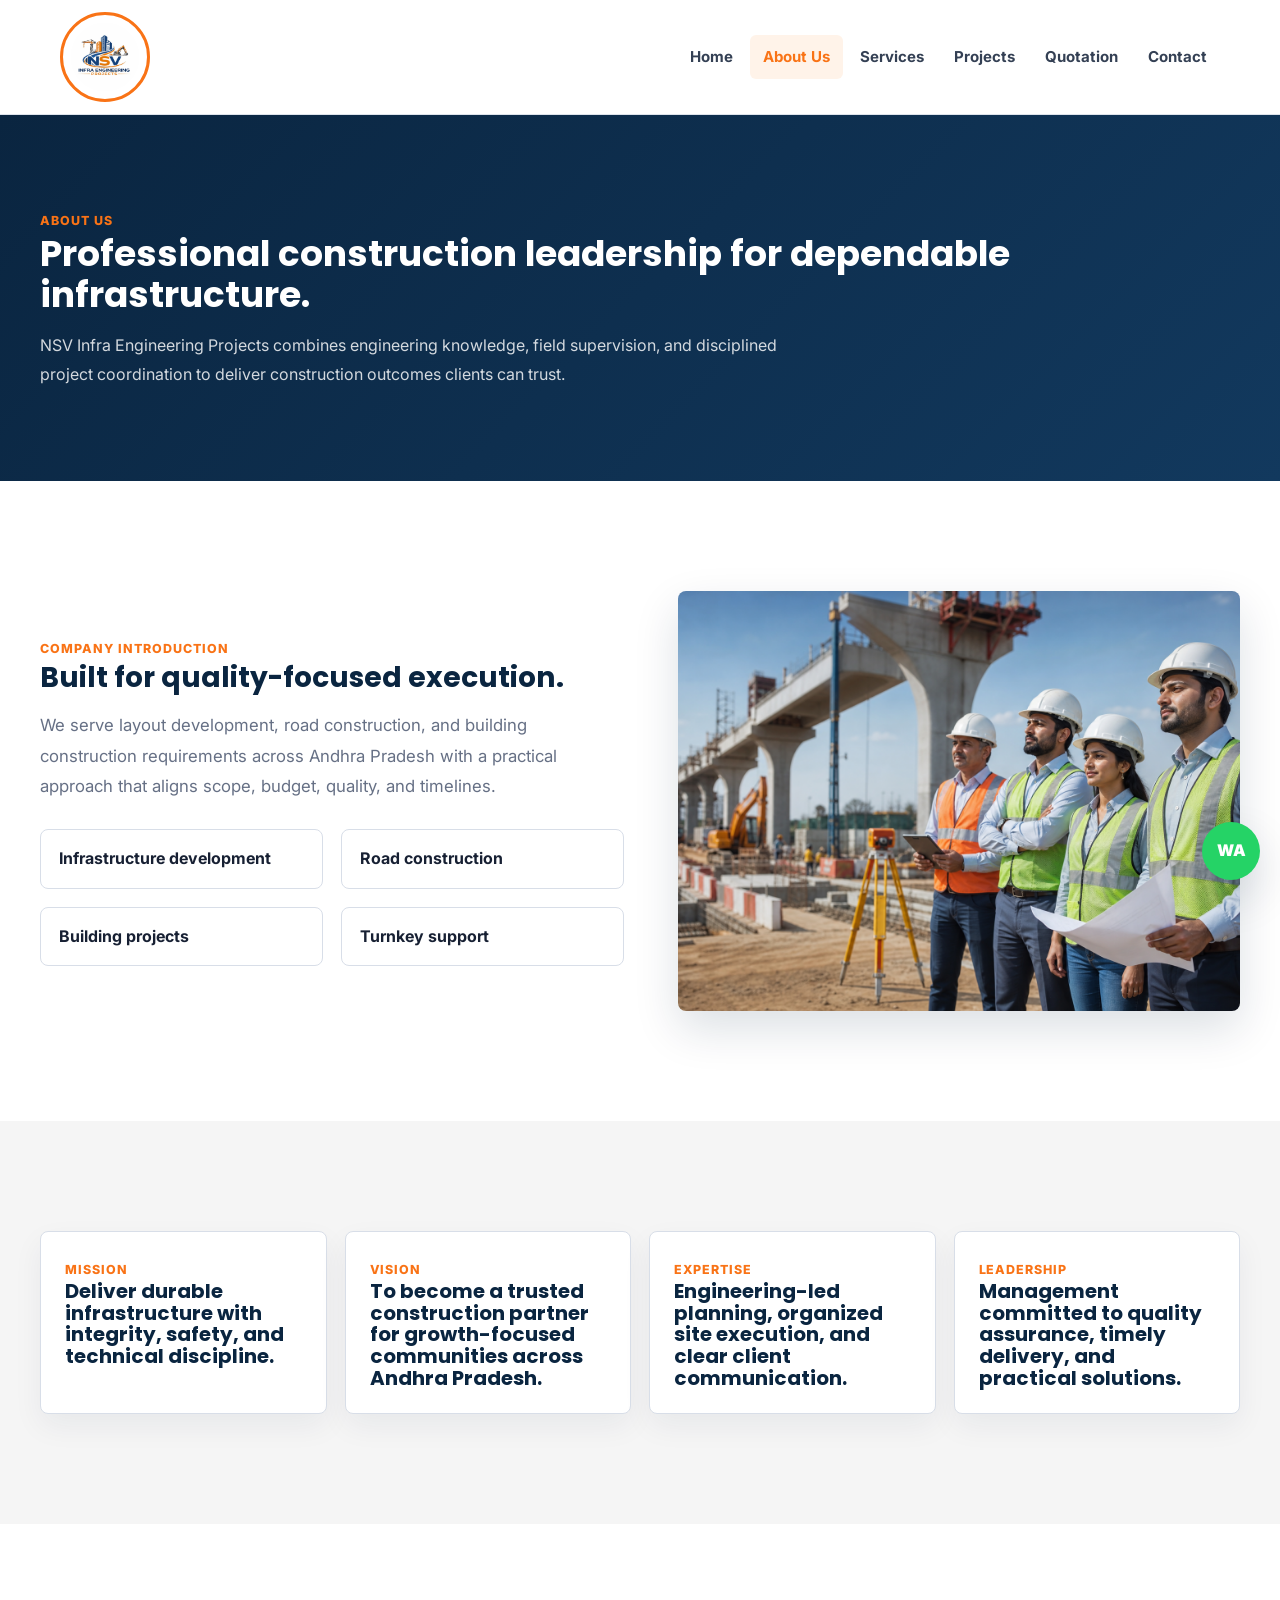
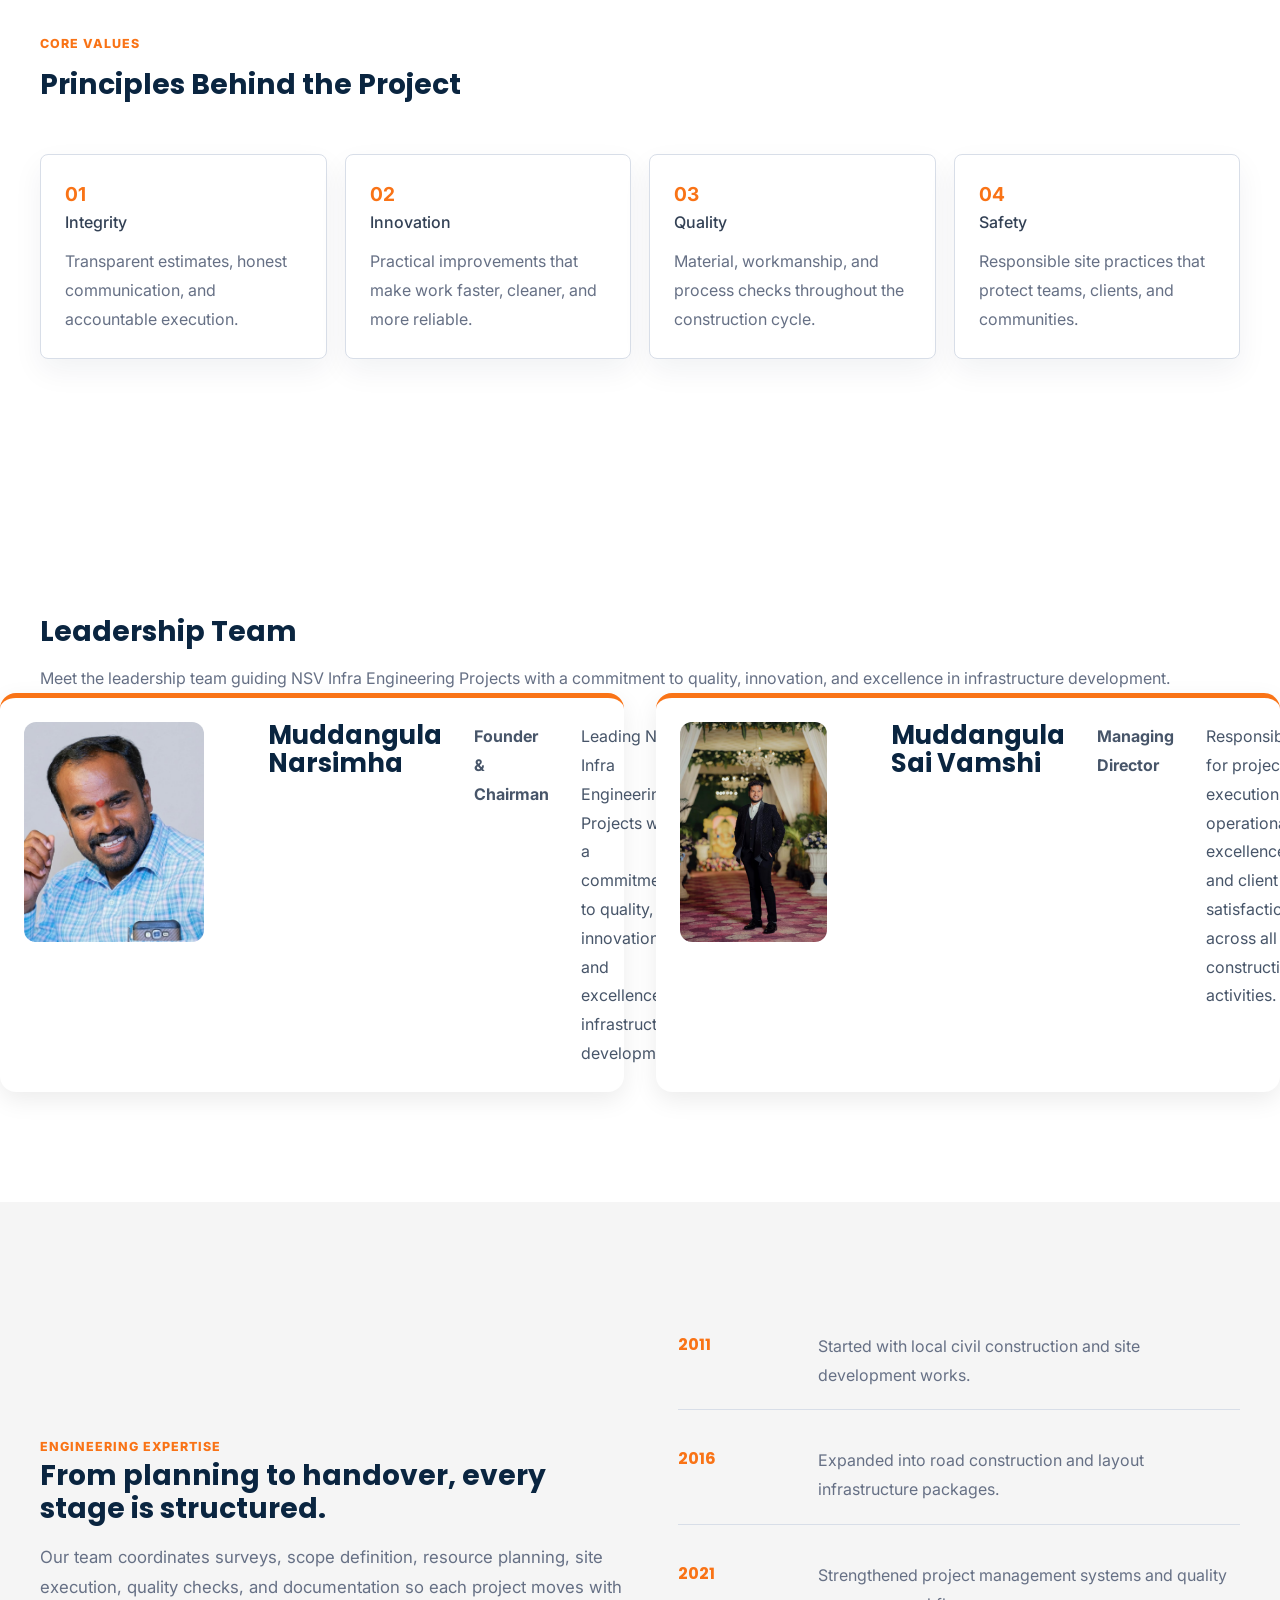
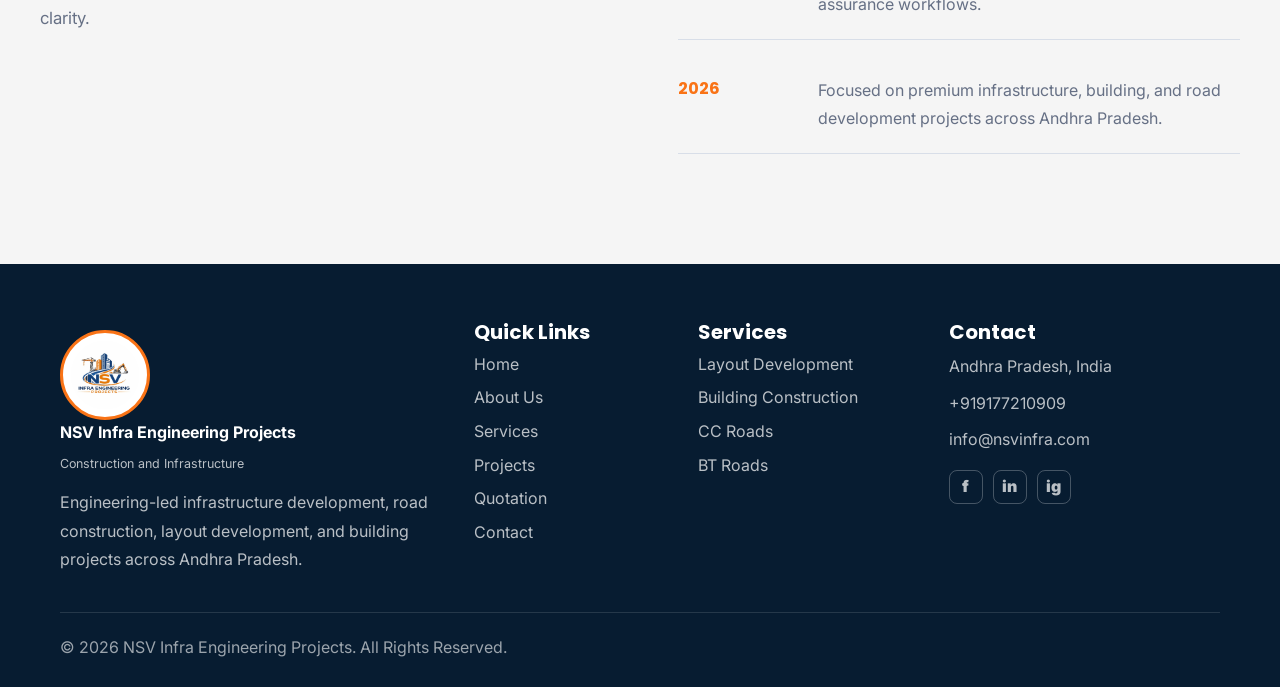
==== commit b231784a: "Redesigned leadership cards with side-by-side layout" ====
--- a/about.html
+++ b/about.html
@@ -73,7 +73,7 @@
 
     <div class="leader-card">
         <img src="assets/images/founder.jpg" alt="Founder">
-
+       <div class="leader-card-content"></div>
         <h3>Muddangula Narsimha</h3>
 
         <p class="role">Founder & Chairman</p>
@@ -87,7 +87,7 @@
 
     <div class="leader-card">
         <img src="assets/images/managing-director.jpg" alt="Managing Director">
-
+<div class="leader-card-content"></div> 
         <h3>Muddangula Sai Vamshi</h3>
 
         <p class="role">Managing Director</p>
--- a/assets/css/styles.css
+++ b/assets/css/styles.css
@@ -391,20 +391,25 @@
 .leaders-grid{
     display:grid;
     grid-template-columns:repeat(2,1fr);
-    gap:50px;
-    margin-top:40px;
+    gap:32px;
 }
 
 .leader-card{
+    display:flex;
+    align-items:flex-start;
+    gap:32px;
     background:#fff;
-    border:1px solid var(--line);
-    border-radius:12px;
-    padding:20px;
-    text-align:center;
-    
-    display:flex;
-    flex-direction:column;
-    align-items:center;
+    border:none;
+    border-top:5px solid #f97316;
+    border-radius:16px;
+    padding:24px;
+    box-shadow:0 8px 24px rgba(0,0,0,.08);
+    transition:all .3s ease;
+}
+
+.leader-card:hover{
+    transform:translateY(-6px);
+    box-shadow:0 12px 32px rgba(0,0,0,.12);
 }
 
 .leader-card img{
@@ -413,14 +418,26 @@
     object-fit:cover;
     object-position:center top;
     border-radius:12px;
-    display:block;
-    margin:0 auto 15px auto;
-}
-
+    margin-bottom:20px;
+}
+.leader-card-content{
+    text-align:left;
+    flex:1;
+}
+.leader-card h3{
+    font-size:1.6rem;
+    margin-bottom:6px;
+    color:var(--blue);
+}
+.leader-card p{
+    line-height:1.8;
+    color:#475569;
+}
 .role{
-    color:var(--orange);
+    color:#f97316;
     font-weight:700;
-    margin-bottom:15px;
+    font-size:1rem;
+    margin-bottom:18px;
 }
 .logo-img,
 .footer-logo{
@@ -435,4 +452,21 @@
 }
 #site-header{
     min-height:90px;
+}
+.quotation-head{
+    max-width:800px;
+    margin:0 auto;
+    text-align:center;
+}
+
+.quotation-head h2{
+    max-width:none;
+    margin:0 auto 20px;
+    text-align:center;
+}
+
+.quotation-head .lead{
+    max-width:700px;
+    margin:0 auto;
+    text-align:center;
 }
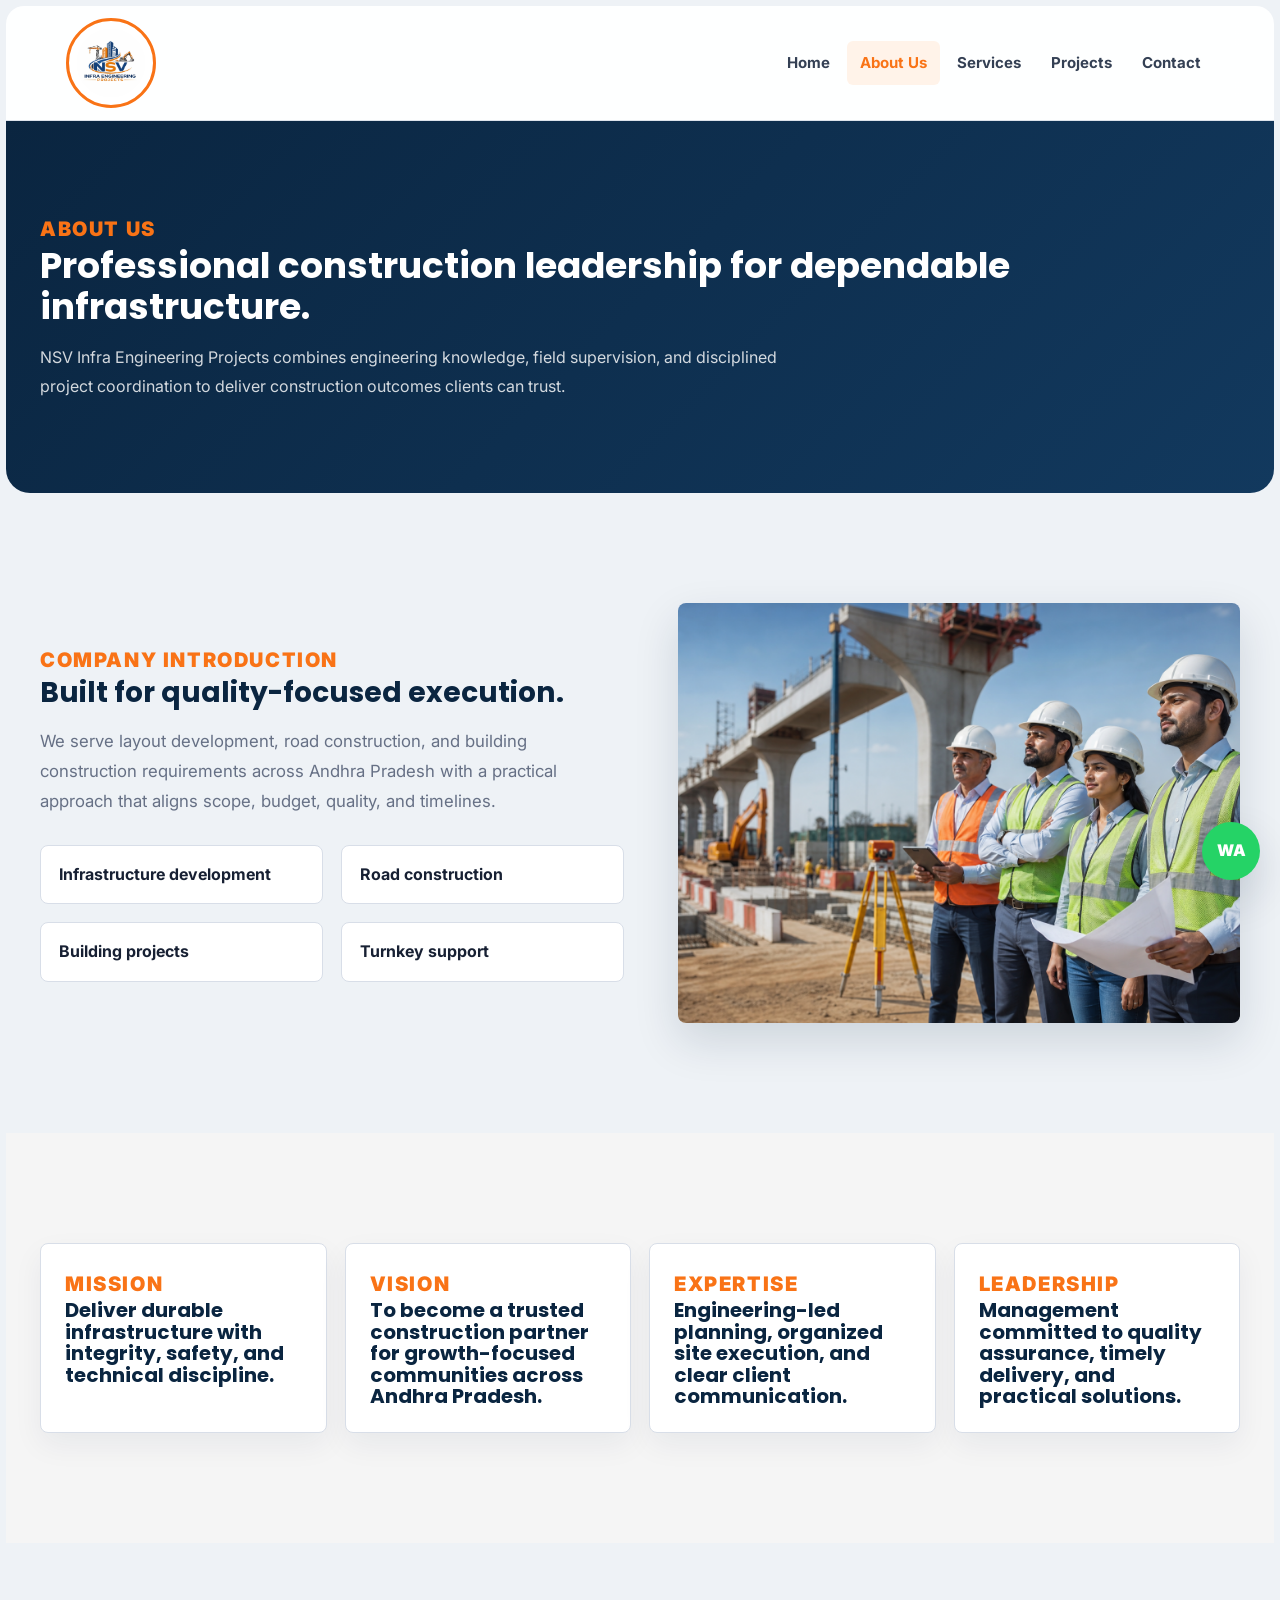
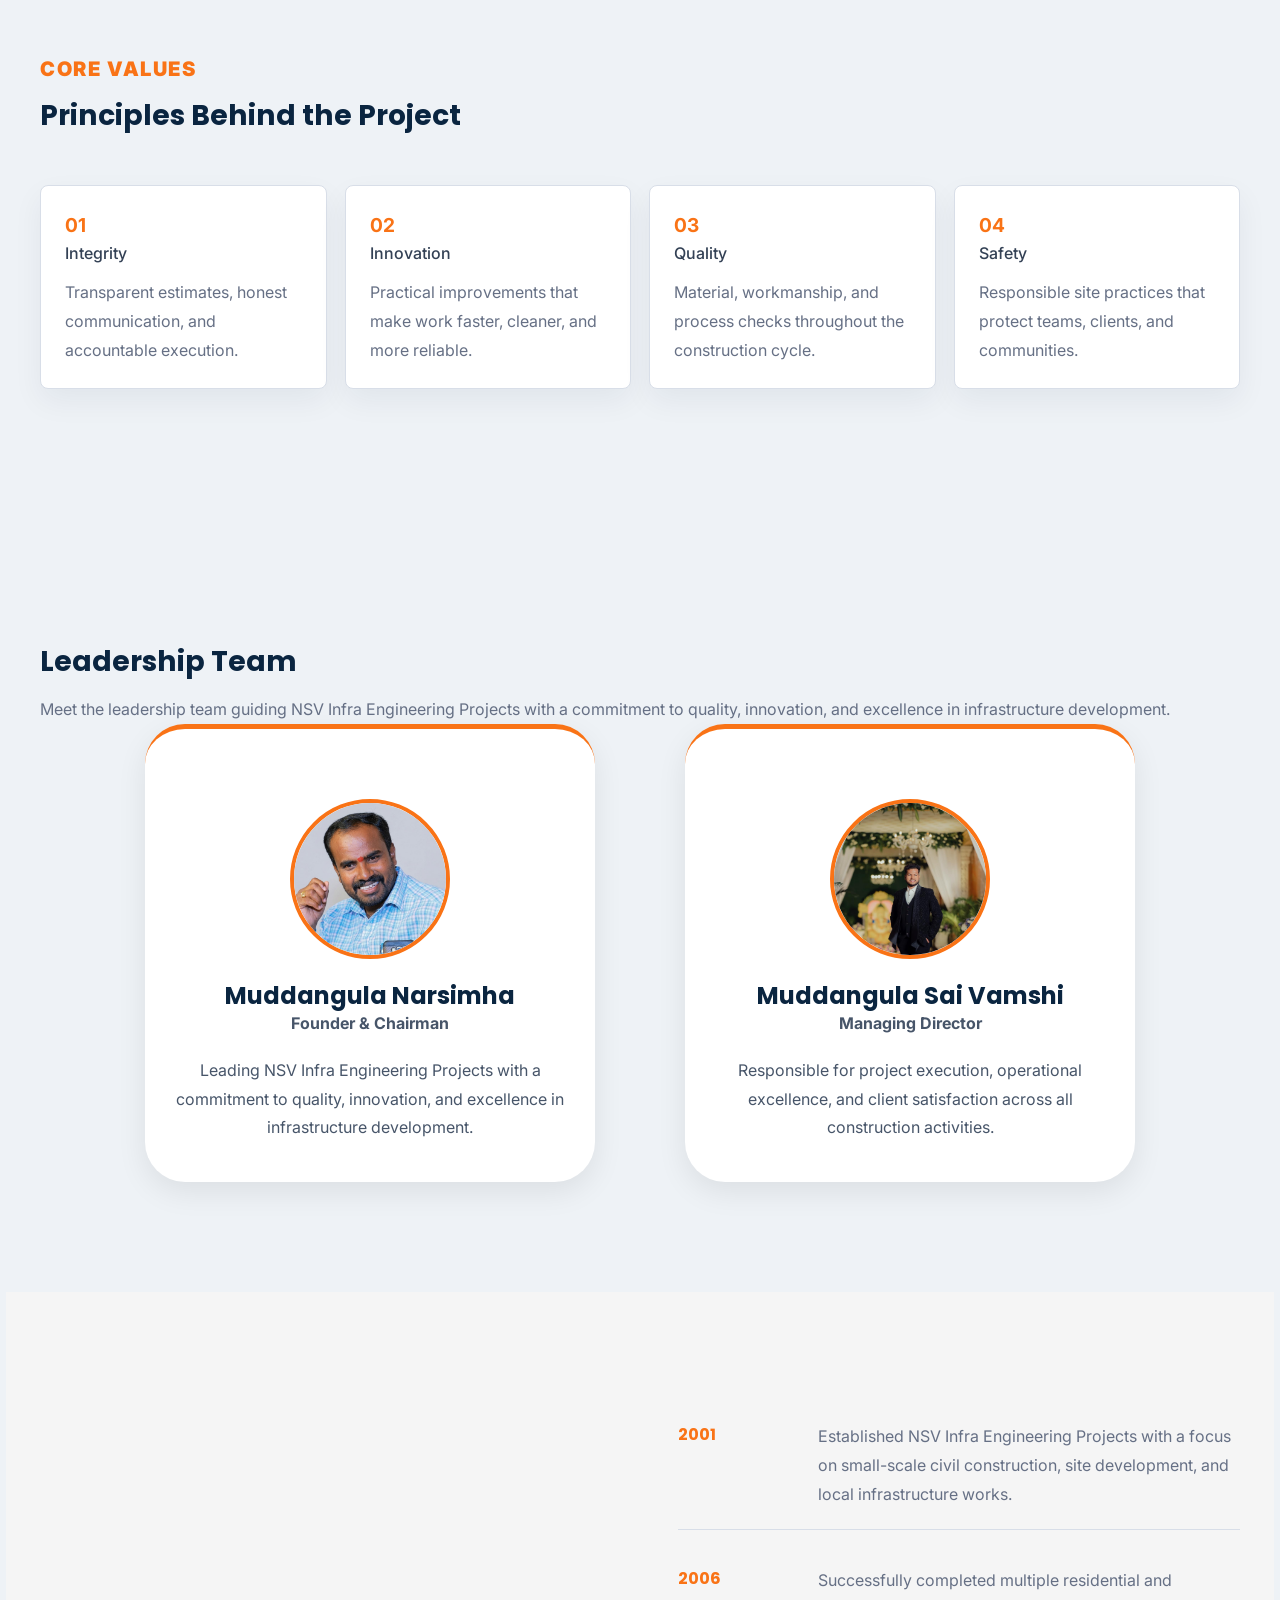
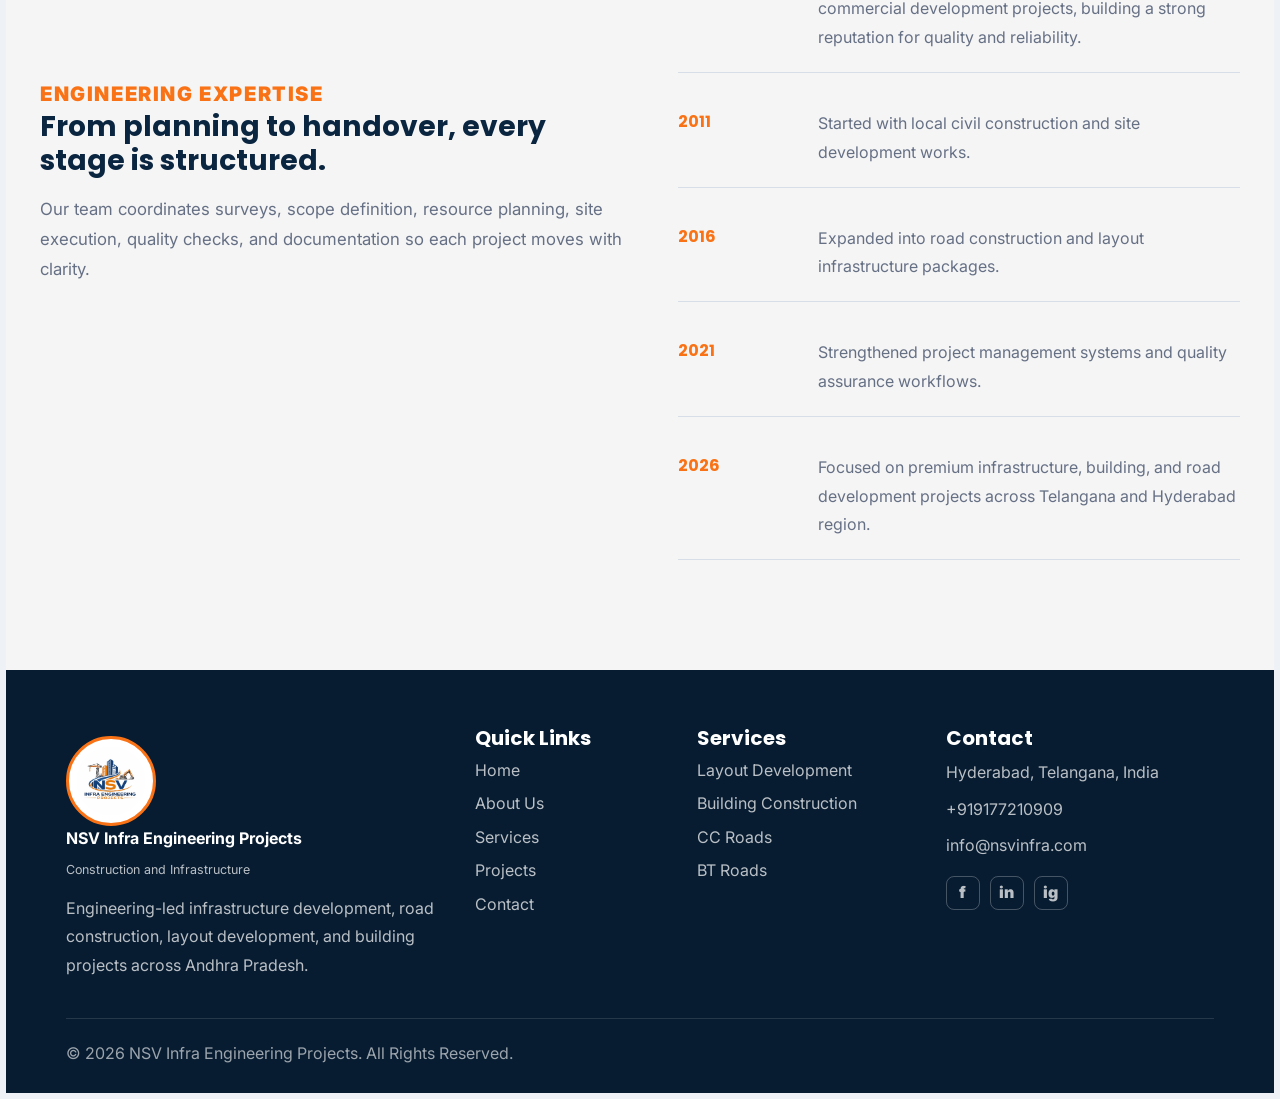
==== commit b7d5927c: "Update company timeline with 2001-2026 milestones" ====
--- a/about.html
+++ b/about.html
@@ -113,10 +113,17 @@
           <p class="lead">Our team coordinates surveys, scope definition, resource planning, site execution, quality checks, and documentation so each project moves with clarity.</p>
         </div>
         <div class="timeline">
-          <article><strong>2011</strong><p>Started with local civil construction and site development works.</p></article>
-          <article><strong>2016</strong><p>Expanded into road construction and layout infrastructure packages.</p></article>
-          <article><strong>2021</strong><p>Strengthened project management systems and quality assurance workflows.</p></article>
-          <article><strong>2026</strong><p>Focused on premium infrastructure, building, and road development projects across Andhra Pradesh.</p></article>
+          <article><strong>2001</strong><p>Established NSV Infra Engineering Projects with a focus on small-scale civil construction, site development, and local infrastructure works.</p></article>
+
+<article><strong>2006</strong><p>Successfully completed multiple residential and commercial development projects, building a strong reputation for quality and reliability.</p></article>
+
+<article><strong>2011</strong><p>Started with local civil construction and site development works.</p></article>
+
+<article><strong>2016</strong><p>Expanded into road construction and layout infrastructure packages.</p></article>
+
+<article><strong>2021</strong><p>Strengthened project management systems and quality assurance workflows.</p></article>
+
+<article><strong>2026</strong><p>Focused on premium infrastructure, building, and road development projects across Telangana and Hyderabad region.</p></article>
         </div>
       </div>
     </section>
--- a/assets/css/styles.css
+++ b/assets/css/styles.css
@@ -28,14 +28,20 @@
 }
 .section { padding: 110px 0; }
 .section.gray { background: var(--gray); }
-.eyebrow { color: var(--orange); font-weight: 800; text-transform: uppercase; letter-spacing: .08em; font-size: .78rem; }
+.eyebrow {
+  color: var(--orange);
+  font-weight: 900;
+  text-transform: uppercase;
+  letter-spacing: .08em;
+  font-size: 1.25rem;
+}
 h1, h2, h3 { font-family: Poppins, Inter, sans-serif; line-height: 1.08; margin: 0; color: var(--blue); letter-spacing: 0; }
 .page-hero h1 {
   color: var(--white) !important;
 }
 h1 {
-  font-size: clamp(1.9rem, 2.8vw, 3.2rem);
-  line-height: 1.15;
+  font-size: clamp(1.6rem, 2.2vw, 2.4rem);
+    line-height: 1.15;
 }
 h2 {
   font-size: clamp(1.7rem, 2.2vw, 2.2rem);
@@ -261,9 +267,41 @@
 .project-grid { display: grid; grid-template-columns: repeat(3, minmax(0, 1fr)); gap: 20px; }
 .project-card { border: 1px solid var(--line); border-radius: 8px; overflow: hidden; background: var(--white); cursor: pointer; box-shadow: 0 12px 30px rgba(10,37,64,.06); }
 .project-image { aspect-ratio: 4 / 3; display: grid; place-items: center; color: var(--white); font-family: Poppins, sans-serif; font-weight: 800; }
-.placeholder { background: linear-gradient(135deg, rgba(10,37,64,.9), rgba(249,115,22,.65)), url("../images/hero-construction.png") center / cover; }
-.p1, .p4 { background-image: linear-gradient(135deg, rgba(10,37,64,.88), rgba(249,115,22,.58)), url("../images/services-construction.png"); }
-.p2, .p5 { background-image: linear-gradient(135deg, rgba(10,37,64,.88), rgba(249,115,22,.58)), url("../images/team-engineering.png"); }
+.p0{
+    background:
+    linear-gradient(rgba(10,37,64,.45),rgba(10,37,64,.45)),
+    url("../images/layout development.jpg") center/cover;
+}
+
+.p1{
+    background:
+    linear-gradient(rgba(10,37,64,.45),rgba(10,37,64,.45)),
+    url("../images/cc roads.jpeg") center/cover;
+}
+
+.p2{
+    background:
+    linear-gradient(rgba(10,37,64,.45),rgba(10,37,64,.45)),
+    url("../images/cbs.jpeg") center/cover;
+}
+
+.p3{
+    background:
+    linear-gradient(rgba(10,37,64,.45),rgba(10,37,64,.45)),
+    url("../images/layout development.jpg") center/cover;
+}
+
+.p4{
+    background:
+    linear-gradient(rgba(10,37,64,.45),rgba(10,37,64,.45)),
+    url("../images/BT road.jpeg") center/cover;
+}
+
+.p5{
+    background:
+    linear-gradient(rgba(10,37,64,.45),rgba(10,37,64,.45)),
+    url("../images/BPP.jpeg") center/cover;
+}
 .project-body { padding: 20px; }
 .project-body > span { color: var(--orange); font-weight: 800; font-size: .82rem; }
 .project-body p { margin-top: 10px; }
@@ -388,23 +426,27 @@
   .media-panel, .media-panel img { min-height: 300px; }
   dl { grid-template-columns: 1fr; }
 }
+
 .leaders-grid{
     display:grid;
-    grid-template-columns:repeat(2,1fr);
-    gap:32px;
-}
-
+    grid-template-columns:repeat(2, minmax(320px, 500px));
+    justify-content:center;
+    gap:40px;
+}
+  
 .leader-card{
+    background:#fff;
+    border-top:5px solid #f97316;
+    border-radius:40px;
+    padding:40px 30px;
+    min-height:450px;
+    max-width:450px;
+margin:0 auto;
     display:flex;
-    align-items:flex-start;
-    gap:32px;
-    background:#fff;
-    border:none;
-    border-top:5px solid #f97316;
-    border-radius:16px;
-    padding:24px;
-    box-shadow:0 8px 24px rgba(0,0,0,.08);
-    transition:all .3s ease;
+    flex-direction:column;
+    align-items:center;
+    text-align:center;
+    box-shadow:0 10px 30px rgba(0,0,0,.08);
 }
 
 .leader-card:hover{
@@ -413,32 +455,47 @@
 }
 
 .leader-card img{
-    width:180px;
-    height:220px;
+    width:160px;
+    height:160px;
+    border-radius:50%;
     object-fit:cover;
     object-position:center top;
-    border-radius:12px;
-    margin-bottom:20px;
-}
+    border:4px solid #f97316;
+    margin-top:30px;
+    margin-bottom:24px;
+}
+
 .leader-card-content{
-    text-align:left;
-    flex:1;
-}
+    text-align:center;
+    width:100%;
+}
+
 .leader-card h3{
-    font-size:1.6rem;
-    margin-bottom:6px;
+    font-size:1.5rem;
+    font-weight:700;
+    margin-bottom:0px;
     color:var(--blue);
 }
+
 .leader-card p{
     line-height:1.8;
     color:#475569;
 }
+
 .role{
     color:#f97316;
     font-weight:700;
     font-size:1rem;
     margin-bottom:18px;
 }
+
+.leader-card-content p:last-child{
+    max-width:320px;
+    margin:0 auto;
+    line-height:1.8;
+    color:#475569;
+}
+
 .logo-img,
 .footer-logo{
     width:90px;
@@ -469,4 +526,37 @@
     max-width:700px;
     margin:0 auto;
     text-align:center;
-}+}
+body{
+    background:#eef2f6;
+    padding:6px;
+}
+
+#site-header{
+    border-radius:18px 18px 0 0;
+}
+
+.hero,
+.page-hero{
+    border-radius:0 0 24px 24px;
+    overflow:hidden;
+}
+
+@media (max-width: 768px){
+
+    .leaders-grid{
+        grid-template-columns: 1fr;
+        gap: 24px;
+    }
+
+    .leader-card{
+        max-width: 100%;
+        width: 100%;
+        margin: 0 auto;
+    }
+
+    .leader-card img{
+        width: 140px;
+        height: 140px;
+    }
+}
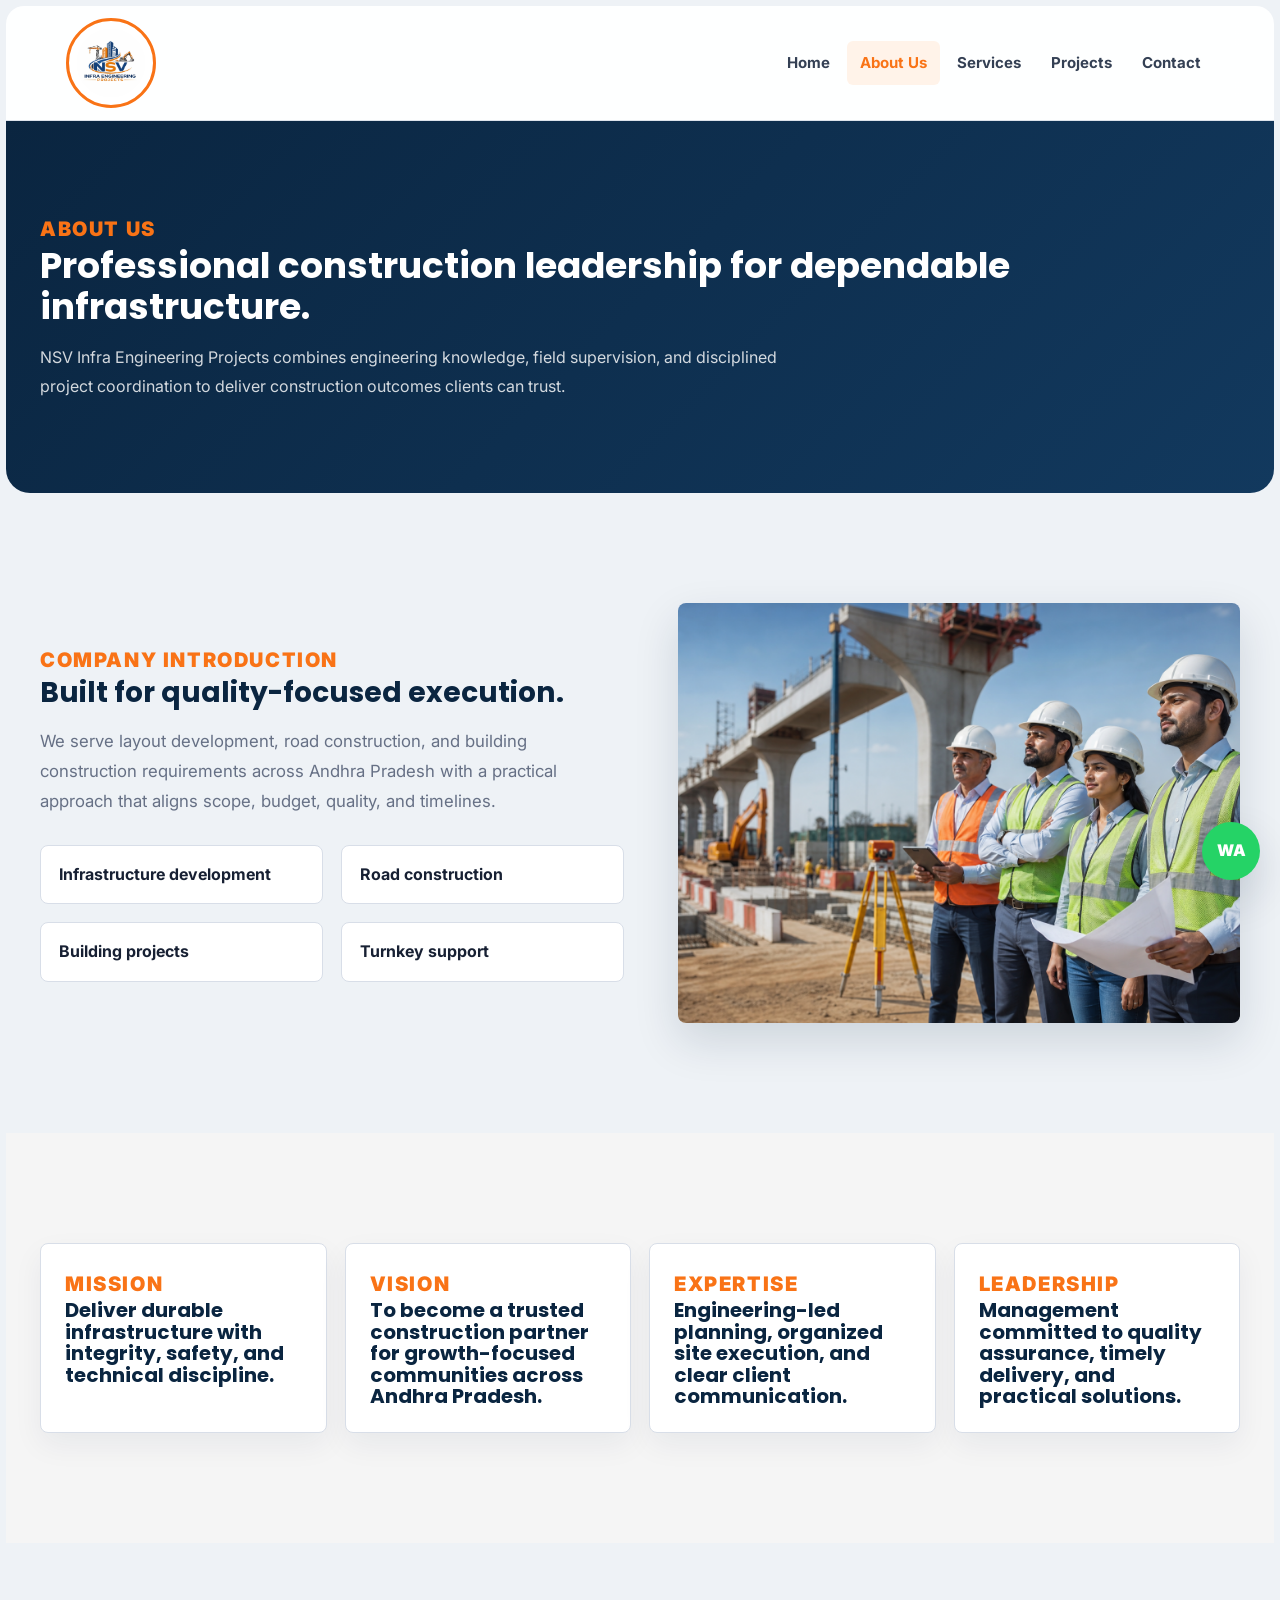
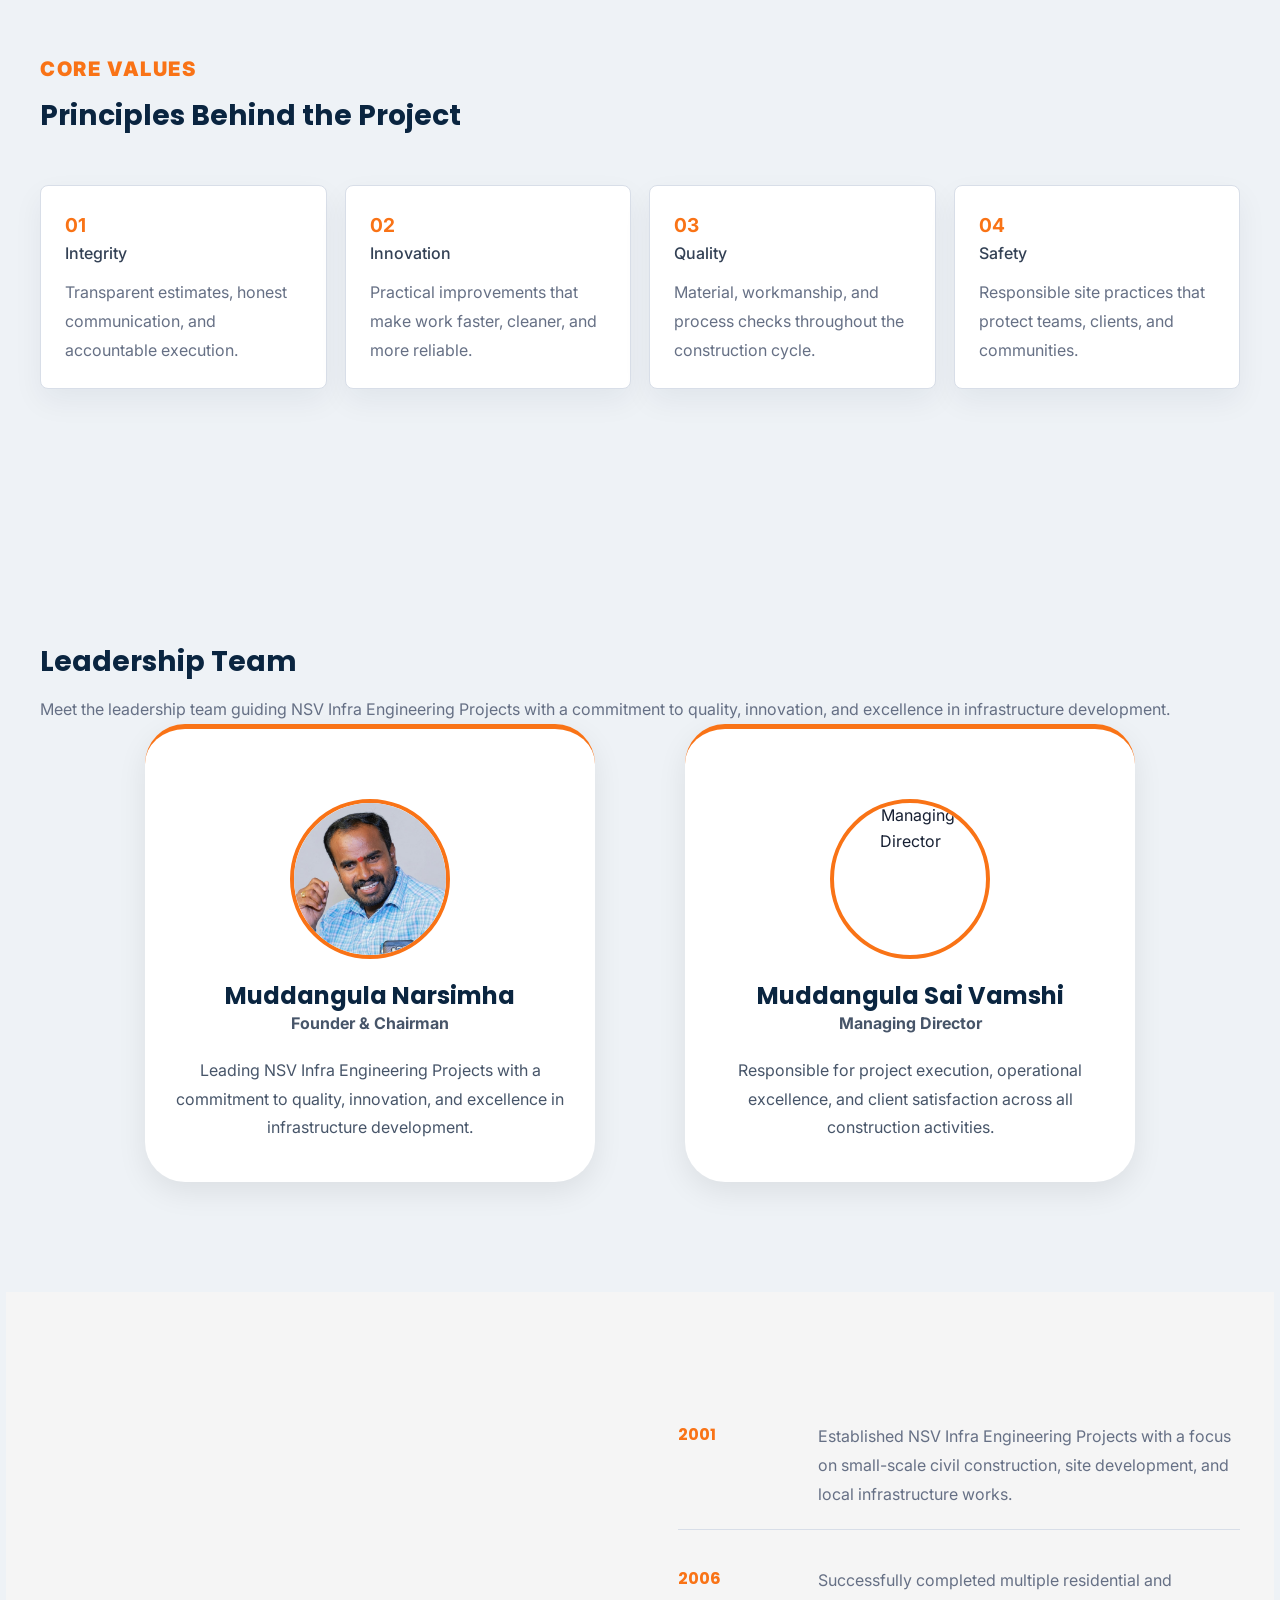
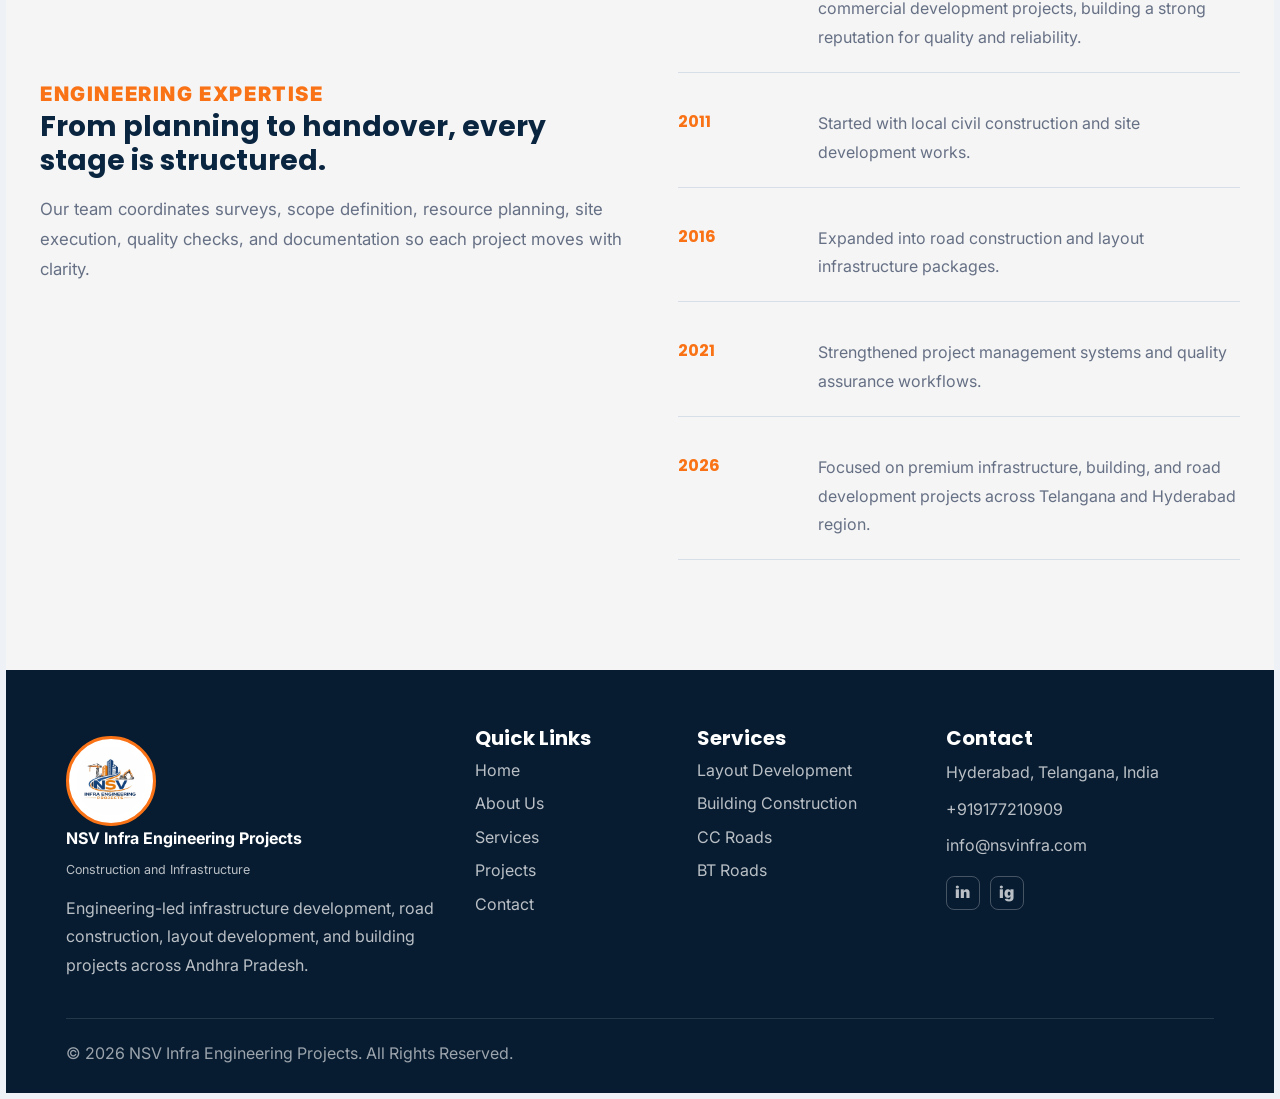
==== commit 09e78e2b: "Fix managing director image path" ====
--- a/about.html
+++ b/about.html
@@ -86,7 +86,7 @@
     </div>
 
     <div class="leader-card">
-        <img src="assets/images/managing-director.jpg" alt="Managing Director">
+       <img src="assets/images/projects/managing-director.jpg" alt="Managing Director">
 <div class="leader-card-content"></div> 
         <h3>Muddangula Sai Vamshi</h3>
 
--- a/assets/css/styles.css
+++ b/assets/css/styles.css
@@ -270,37 +270,37 @@
 .p0{
     background:
     linear-gradient(rgba(10,37,64,.45),rgba(10,37,64,.45)),
-    url("../images/layout development.jpg") center/cover;
+    url("../images/projects/layout-development.jpg") center/cover;
 }
 
 .p1{
     background:
     linear-gradient(rgba(10,37,64,.45),rgba(10,37,64,.45)),
-    url("../images/cc roads.jpeg") center/cover;
+    url("../images/projects/cc-road.jpg") center/cover;
 }
 
 .p2{
     background:
     linear-gradient(rgba(10,37,64,.45),rgba(10,37,64,.45)),
-    url("../images/cbs.jpeg") center/cover;
+    url("../images/projects/commercial-building.jpg") center/cover;
 }
 
 .p3{
     background:
     linear-gradient(rgba(10,37,64,.45),rgba(10,37,64,.45)),
-    url("../images/layout development.jpg") center/cover;
+    url("../images/projects/layout-development.jpg") center/cover;
 }
 
 .p4{
     background:
     linear-gradient(rgba(10,37,64,.45),rgba(10,37,64,.45)),
-    url("../images/BT road.jpeg") center/cover;
+    url("../images/projects/bt-road.jpg") center/cover;
 }
 
 .p5{
     background:
     linear-gradient(rgba(10,37,64,.45),rgba(10,37,64,.45)),
-    url("../images/BPP.jpeg") center/cover;
+    url("../images/projects/business-plaza.jpg") center/cover;
 }
 .project-body { padding: 20px; }
 .project-body > span { color: var(--orange); font-weight: 800; font-size: .82rem; }
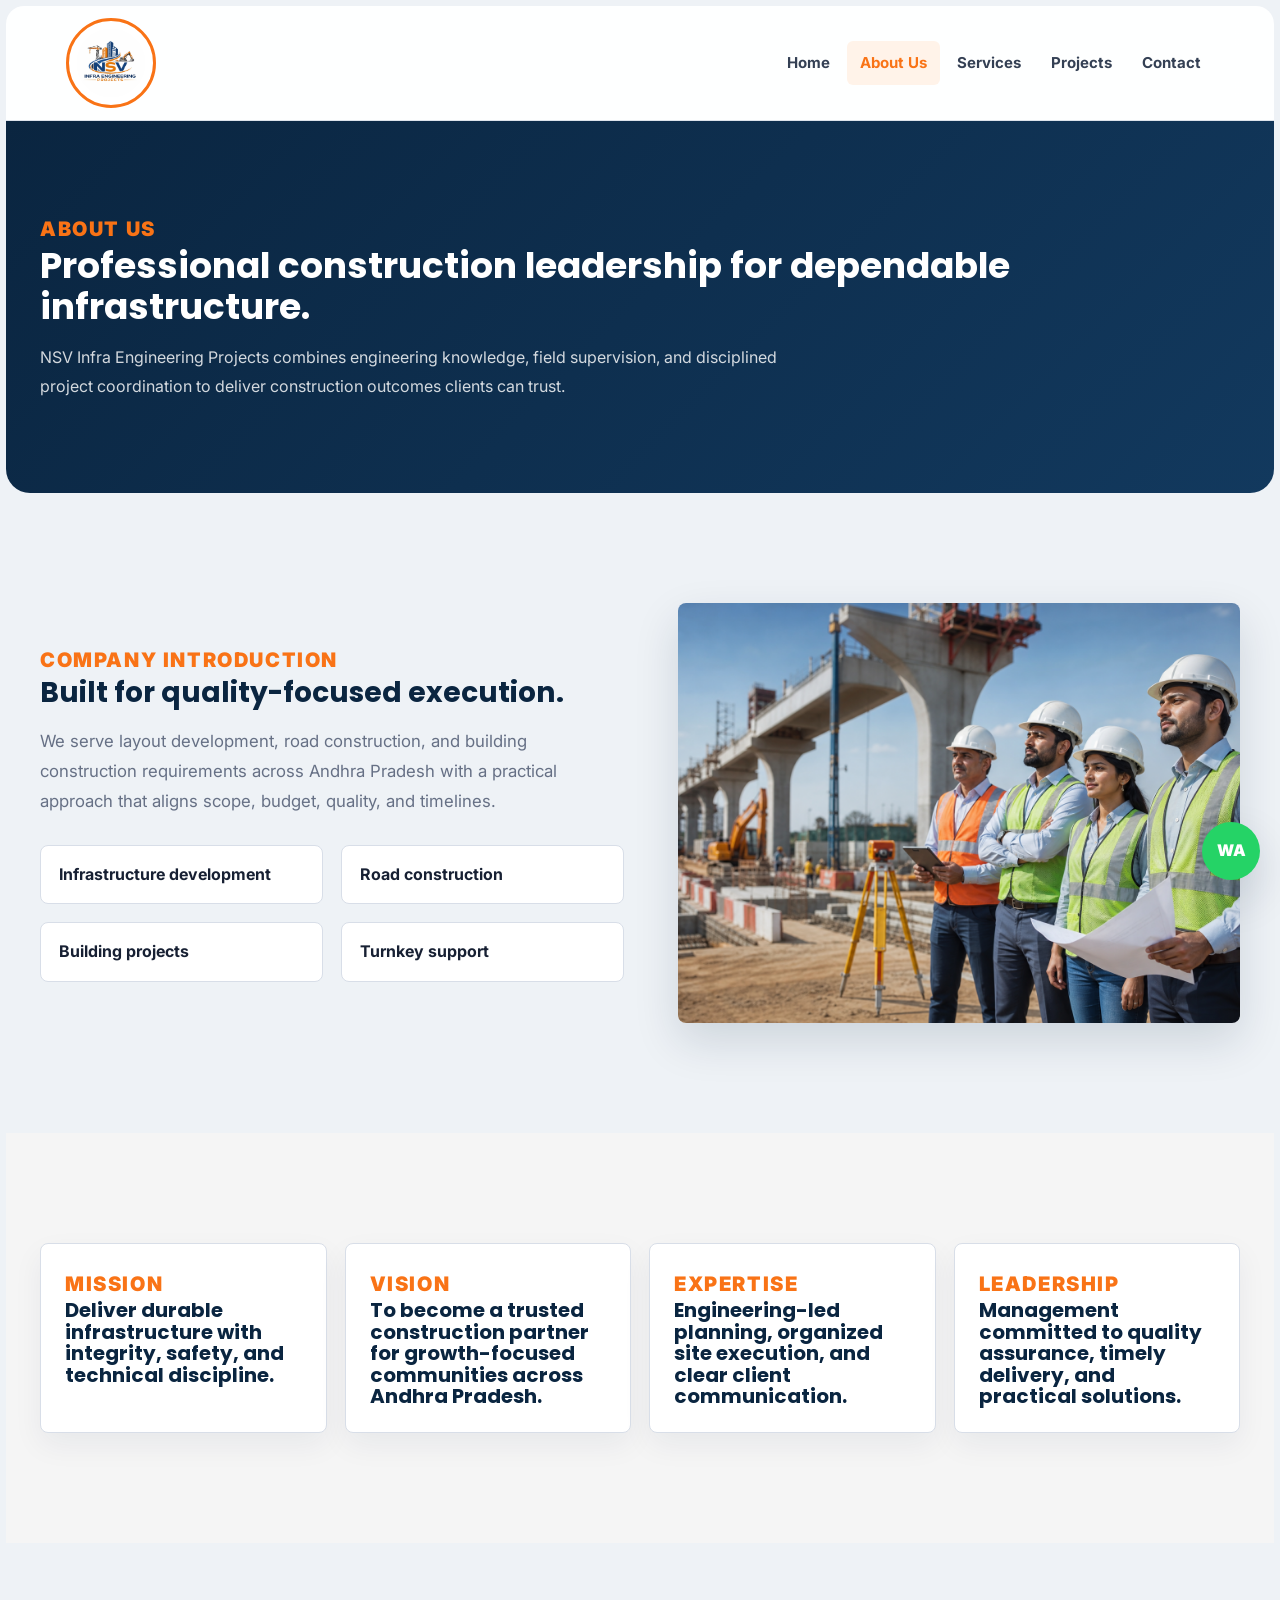
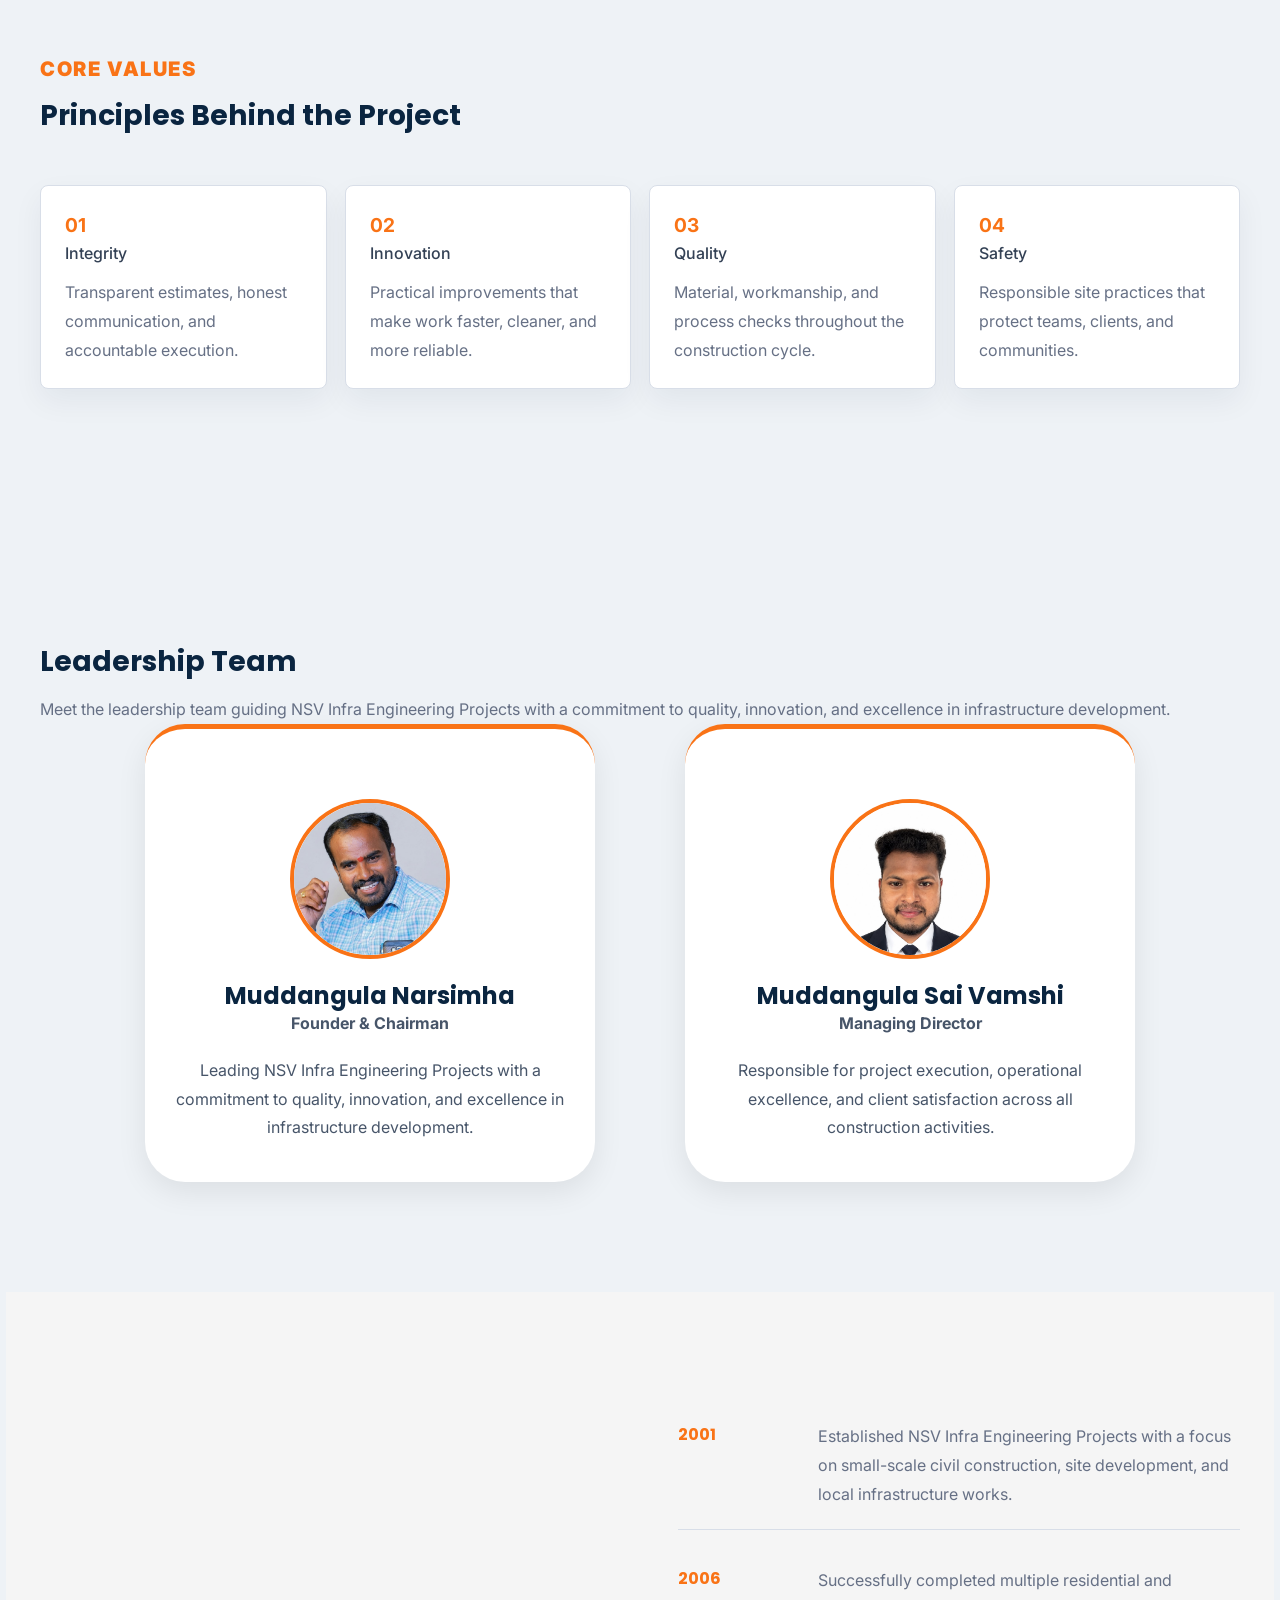
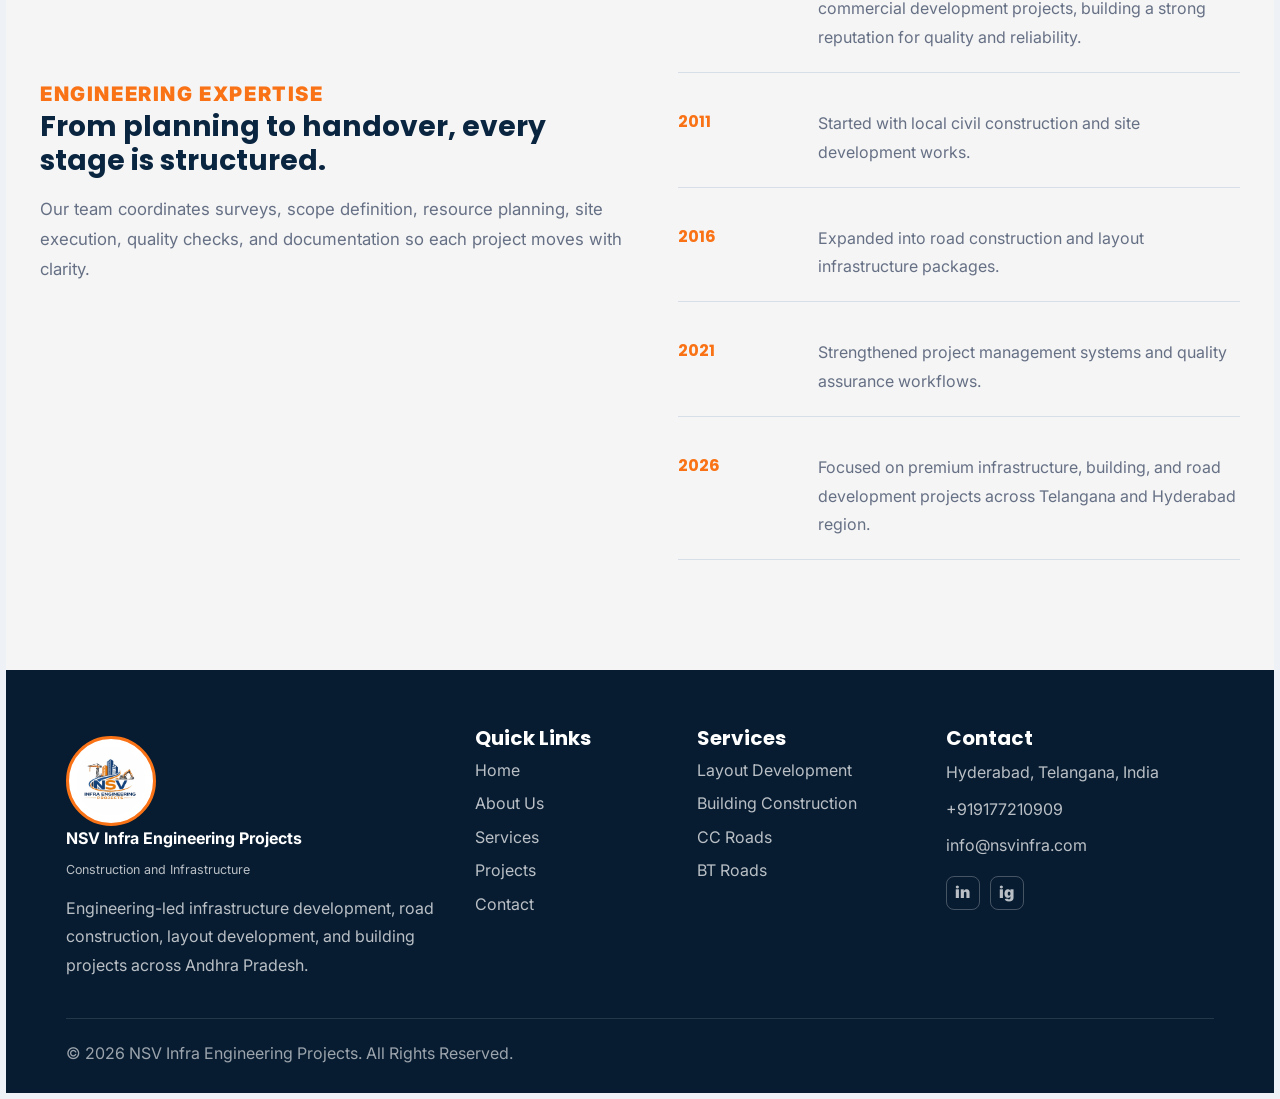
==== commit 04e7359b: "Fix managing director image path" ====
--- a/about.html
+++ b/about.html
@@ -86,7 +86,7 @@
     </div>
 
     <div class="leader-card">
-       <img src="assets/images/projects/managing-director.jpg" alt="Managing Director">
+       <img src="assets/images/managing-director.jpg" alt="Managing Director">
 <div class="leader-card-content"></div> 
         <h3>Muddangula Sai Vamshi</h3>
 
--- a/assets/css/styles.css
+++ b/assets/css/styles.css
@@ -270,37 +270,49 @@
 .p0{
     background:
     linear-gradient(rgba(10,37,64,.45),rgba(10,37,64,.45)),
-    url("../images/projects/layout-development.jpg") center/cover;
+    url("../images/projects/layout-development.jpg");
+    background-position:center;
+    background-size:cover;
 }
 
 .p1{
     background:
     linear-gradient(rgba(10,37,64,.45),rgba(10,37,64,.45)),
-    url("../images/projects/cc-road.jpg") center/cover;
+    url("../images/projects/cc-road.jpg");
+    background-position:center;
+    background-size:cover;
 }
 
 .p2{
     background:
     linear-gradient(rgba(10,37,64,.45),rgba(10,37,64,.45)),
-    url("../images/projects/commercial-building.jpg") center/cover;
+    url("../images/projects/commercial-building.jpg");
+    background-position:center;
+    background-size:cover;
 }
 
 .p3{
     background:
     linear-gradient(rgba(10,37,64,.45),rgba(10,37,64,.45)),
-    url("../images/projects/layout-development.jpg") center/cover;
+    url("../images/projects/layout-development.jpg");
+    background-position:center;
+    background-size:cover;
 }
 
 .p4{
     background:
     linear-gradient(rgba(10,37,64,.45),rgba(10,37,64,.45)),
-    url("../images/projects/bt-road.jpg") center/cover;
+    url("../images/projects/bt-road.jpg");
+    background-position:center;
+    background-size:cover;
 }
 
 .p5{
     background:
     linear-gradient(rgba(10,37,64,.45),rgba(10,37,64,.45)),
-    url("../images/projects/business-plaza.jpg") center/cover;
+    url("../images/projects/business-plaza.jpg");
+    background-position:center;
+    background-size:cover;
 }
 .project-body { padding: 20px; }
 .project-body > span { color: var(--orange); font-weight: 800; font-size: .82rem; }
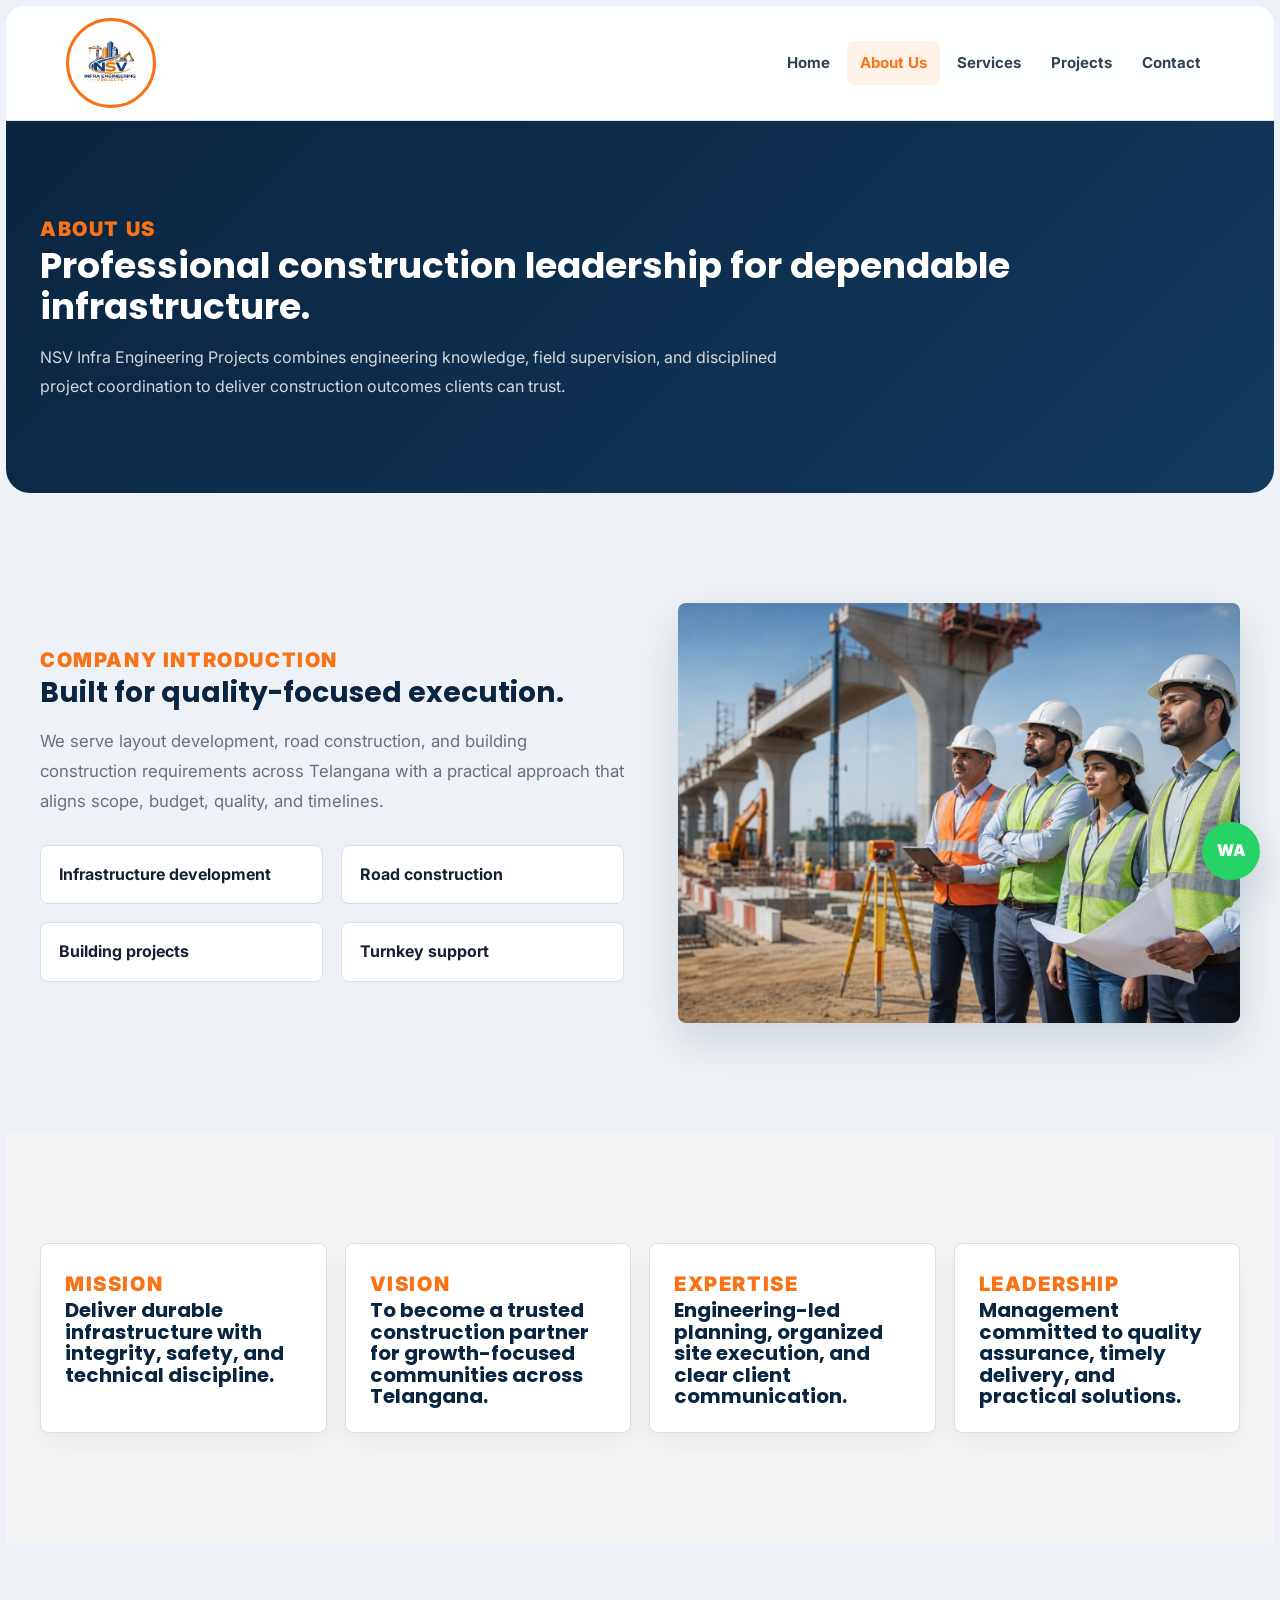
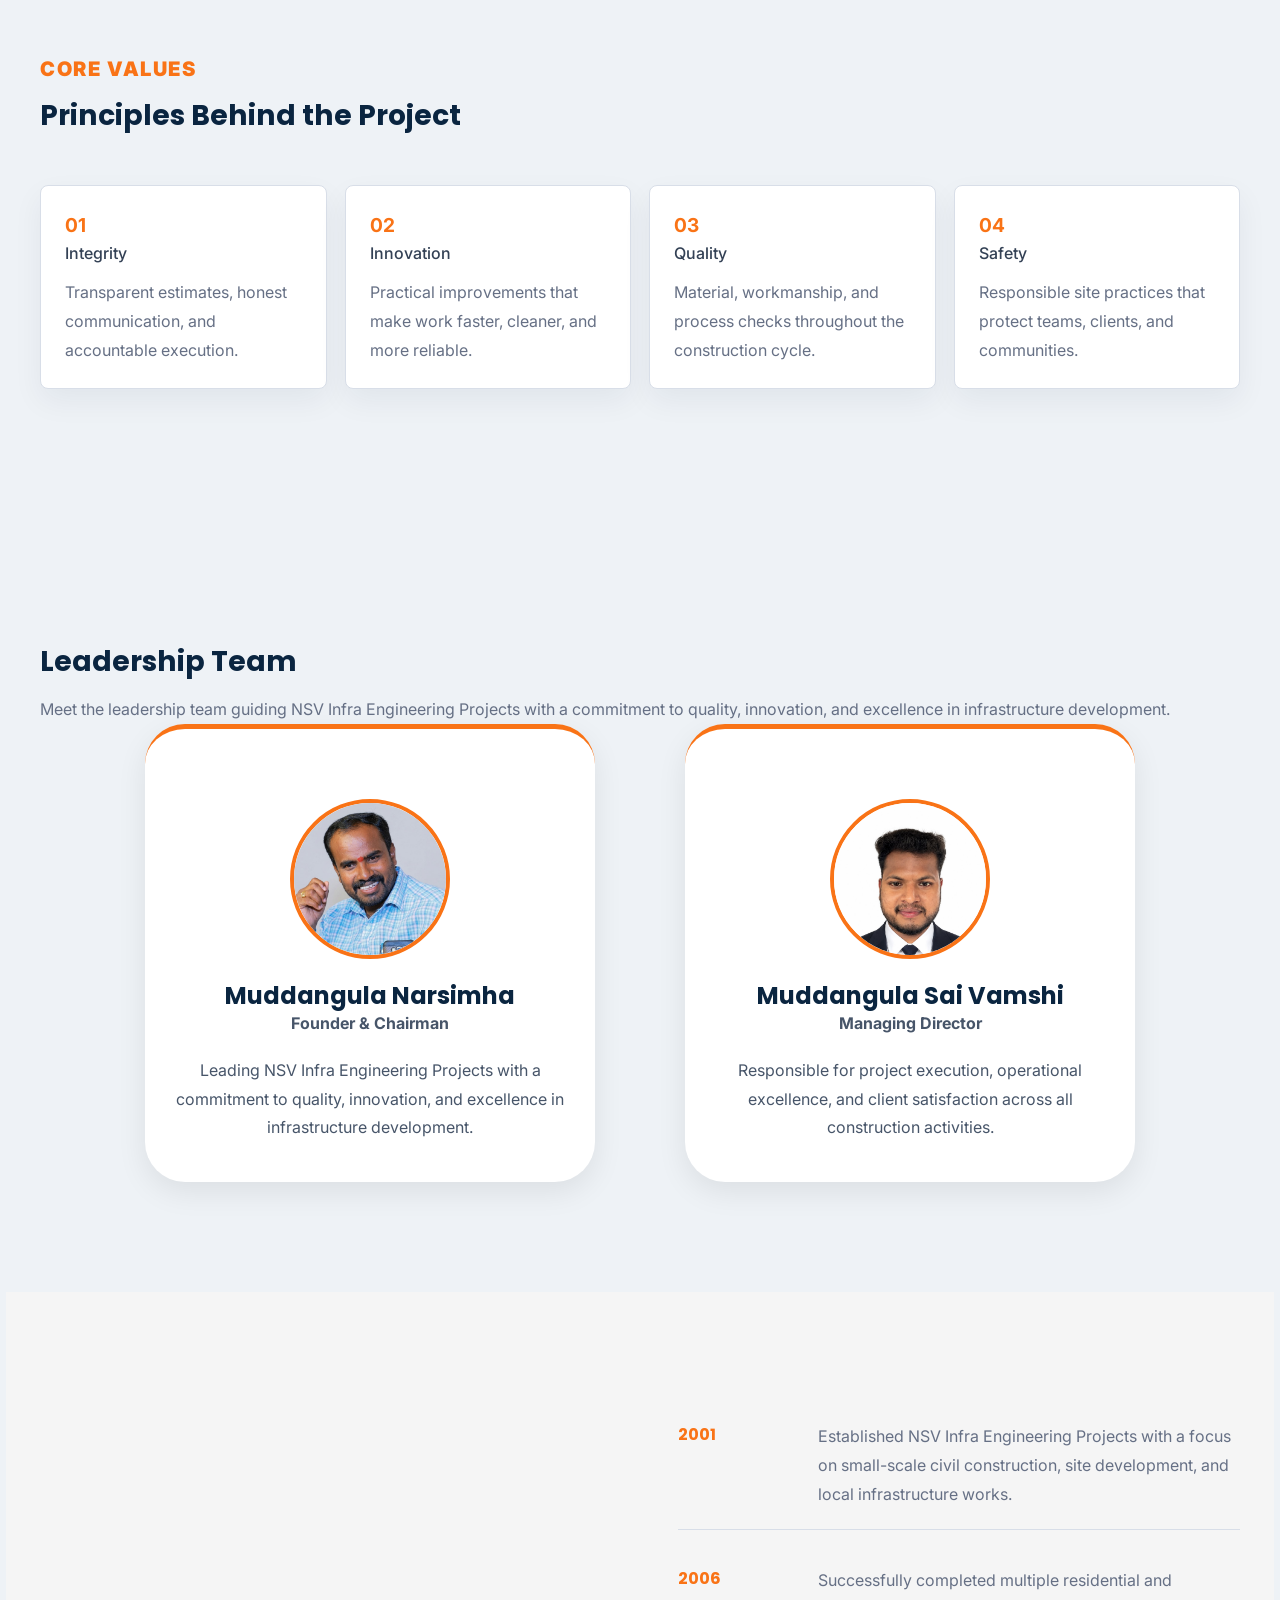
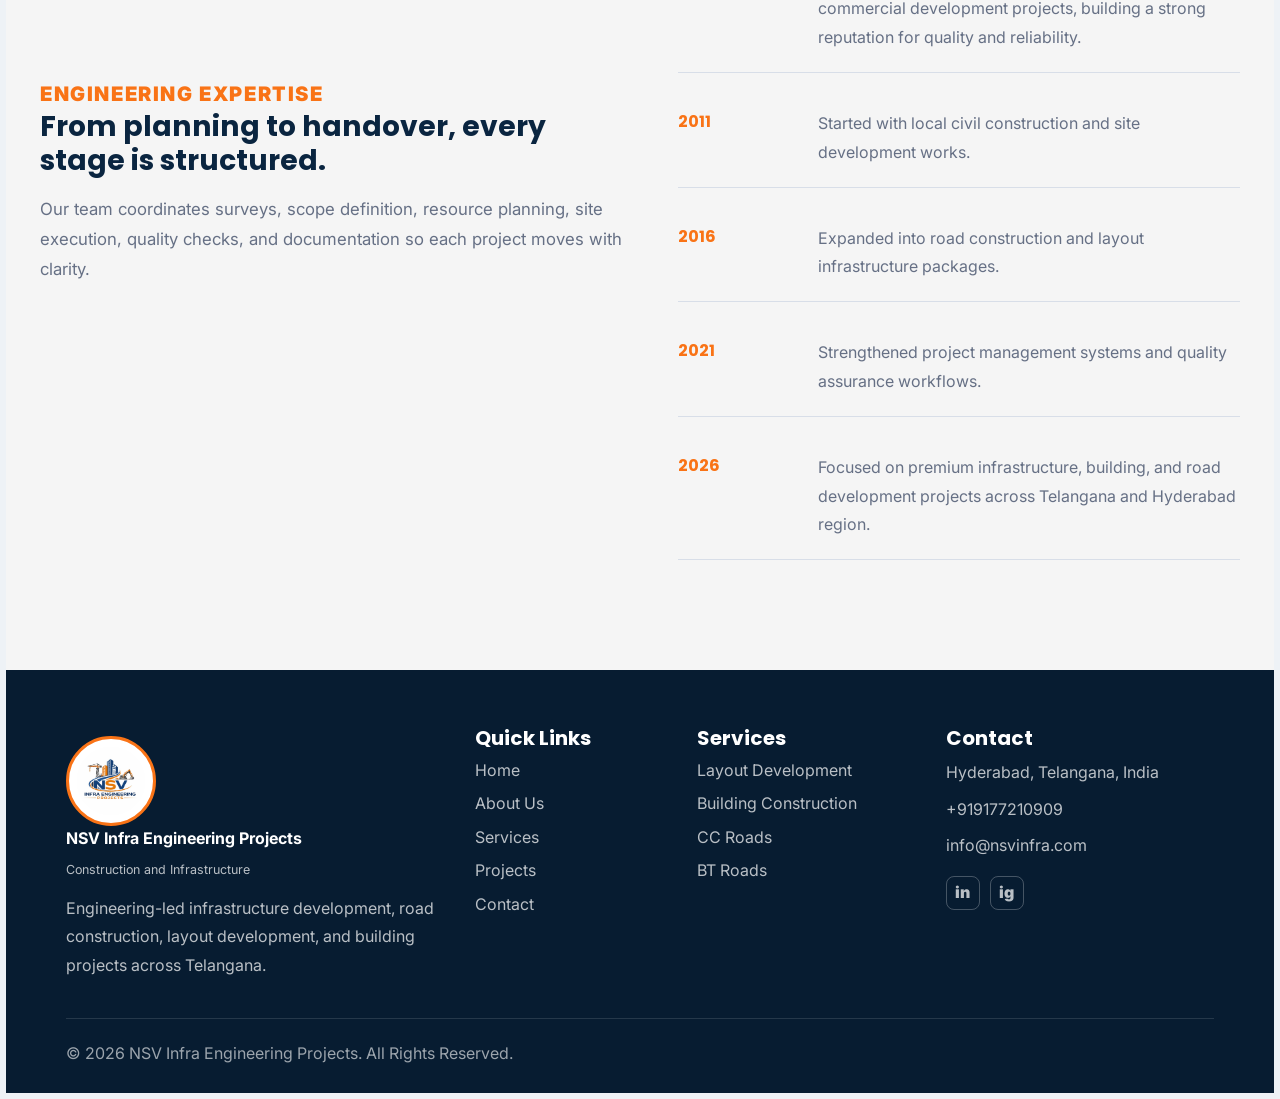
==== commit 14bf447c: "Update website content from Andhra Pradesh to Telangana" ====
--- a/about.html
+++ b/about.html
@@ -3,7 +3,7 @@
 <head>
   <meta charset="utf-8">
   <meta name="viewport" content="width=device-width, initial-scale=1">
-  <title>About NSV Infra Engineering Projects | Infrastructure Development Andhra Pradesh</title>
+  <title>About NSV Infra Engineering Projects | Infrastructure Development Telangana</title>
   <meta name="description" content="Learn about NSV Infra Engineering Projects, our mission, vision, values, leadership, engineering expertise, and company journey.">
   <meta property="og:title" content="About NSV Infra Engineering Projects">
   <meta property="og:type" content="website">
@@ -28,7 +28,7 @@
         <div>
           <span class="eyebrow">Company Introduction</span>
           <h2>Built for quality-focused execution.</h2>
-          <p class="lead">We serve layout development, road construction, and building construction requirements across Andhra Pradesh with a practical approach that aligns scope, budget, quality, and timelines.</p>
+          <p class="lead">We serve layout development, road construction, and building construction requirements across Telangana with a practical approach that aligns scope, budget, quality, and timelines.</p>
           <ul class="feature-list">
             <li>Infrastructure development</li>
             <li>Road construction</li>
@@ -42,7 +42,7 @@
     <section class="section gray">
       <div class="container card-grid">
         <article class="info-card"><span class="eyebrow">Mission</span><h3>Deliver durable infrastructure with integrity, safety, and technical discipline.</h3></article>
-        <article class="info-card"><span class="eyebrow">Vision</span><h3>To become a trusted construction partner for growth-focused communities across Andhra Pradesh.</h3></article>
+        <article class="info-card"><span class="eyebrow">Vision</span><h3>To become a trusted construction partner for growth-focused communities across Telangana.</h3></article>
         <article class="info-card"><span class="eyebrow">Expertise</span><h3>Engineering-led planning, organized site execution, and clear client communication.</h3></article>
         <article class="info-card"><span class="eyebrow">Leadership</span><h3>Management committed to quality assurance, timely delivery, and practical solutions.</h3></article>
       </div>
--- a/assets/css/styles.css
+++ b/assets/css/styles.css
@@ -268,51 +268,33 @@
 .project-card { border: 1px solid var(--line); border-radius: 8px; overflow: hidden; background: var(--white); cursor: pointer; box-shadow: 0 12px 30px rgba(10,37,64,.06); }
 .project-image { aspect-ratio: 4 / 3; display: grid; place-items: center; color: var(--white); font-family: Poppins, sans-serif; font-weight: 800; }
 .p0{
-    background:
-    linear-gradient(rgba(10,37,64,.45),rgba(10,37,64,.45)),
-    url("../images/projects/layout-development.jpg");
+    background-image:url("/nsv-infra-website/assets/images/projects/layout-development.jpg");
+}
+
+.p1{
+    background-image:url("/nsv-infra-website/assets/images/projects/cc-road.jpg");
+}
+
+.p2{
+    background-image:url("/nsv-infra-website/assets/images/projects/commercial-building.jpg");
+}
+
+.p3{
+    background-image:url("/nsv-infra-website/assets/images/projects/layout-development.jpg");
+}
+
+.p4{
+    background-image:url("/nsv-infra-website/assets/images/projects/bt-road.jpg");
+}
+
+.p5{
+    background-image:url("/nsv-infra-website/assets/images/projects/business-plaza.jpg");
+}
+
+.project-image{
+    background-size:cover;
     background-position:center;
-    background-size:cover;
-}
-
-.p1{
-    background:
-    linear-gradient(rgba(10,37,64,.45),rgba(10,37,64,.45)),
-    url("../images/projects/cc-road.jpg");
-    background-position:center;
-    background-size:cover;
-}
-
-.p2{
-    background:
-    linear-gradient(rgba(10,37,64,.45),rgba(10,37,64,.45)),
-    url("../images/projects/commercial-building.jpg");
-    background-position:center;
-    background-size:cover;
-}
-
-.p3{
-    background:
-    linear-gradient(rgba(10,37,64,.45),rgba(10,37,64,.45)),
-    url("../images/projects/layout-development.jpg");
-    background-position:center;
-    background-size:cover;
-}
-
-.p4{
-    background:
-    linear-gradient(rgba(10,37,64,.45),rgba(10,37,64,.45)),
-    url("../images/projects/bt-road.jpg");
-    background-position:center;
-    background-size:cover;
-}
-
-.p5{
-    background:
-    linear-gradient(rgba(10,37,64,.45),rgba(10,37,64,.45)),
-    url("../images/projects/business-plaza.jpg");
-    background-position:center;
-    background-size:cover;
+    background-repeat:no-repeat;
 }
 .project-body { padding: 20px; }
 .project-body > span { color: var(--orange); font-weight: 800; font-size: .82rem; }
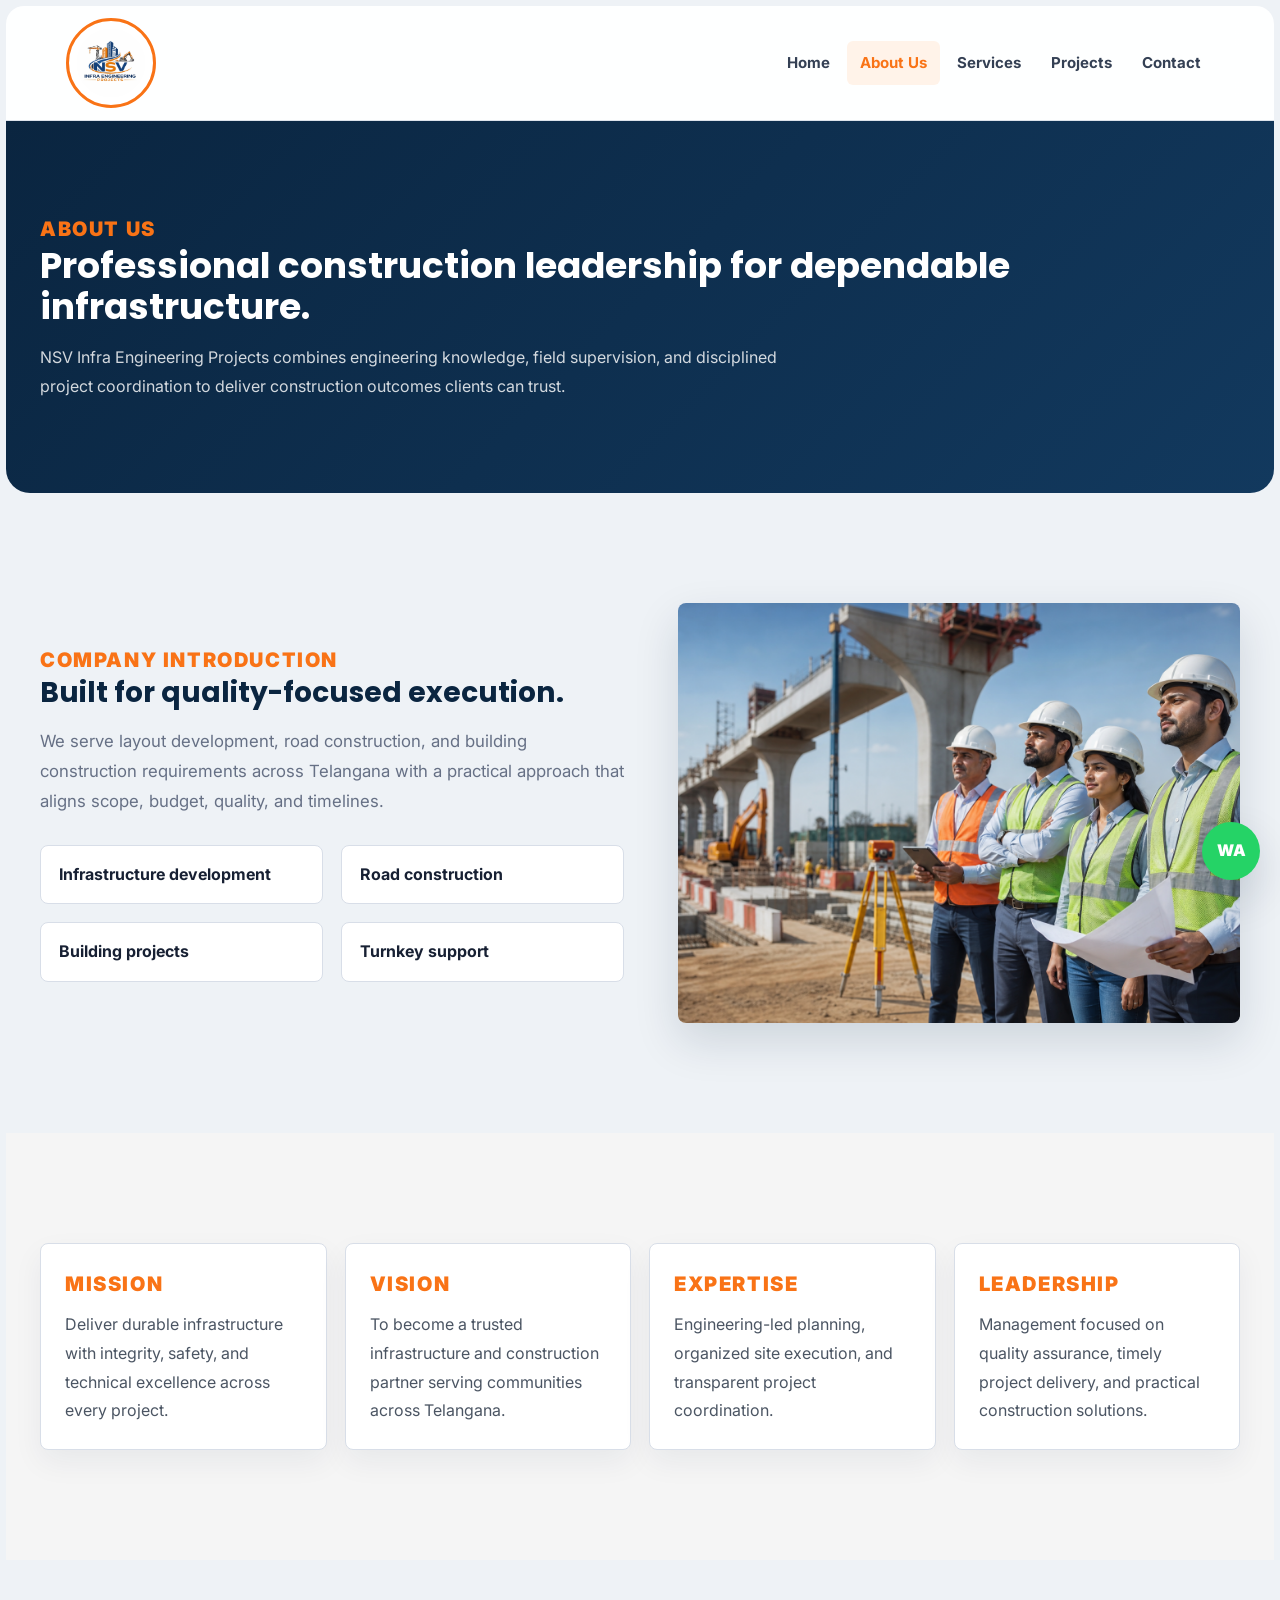
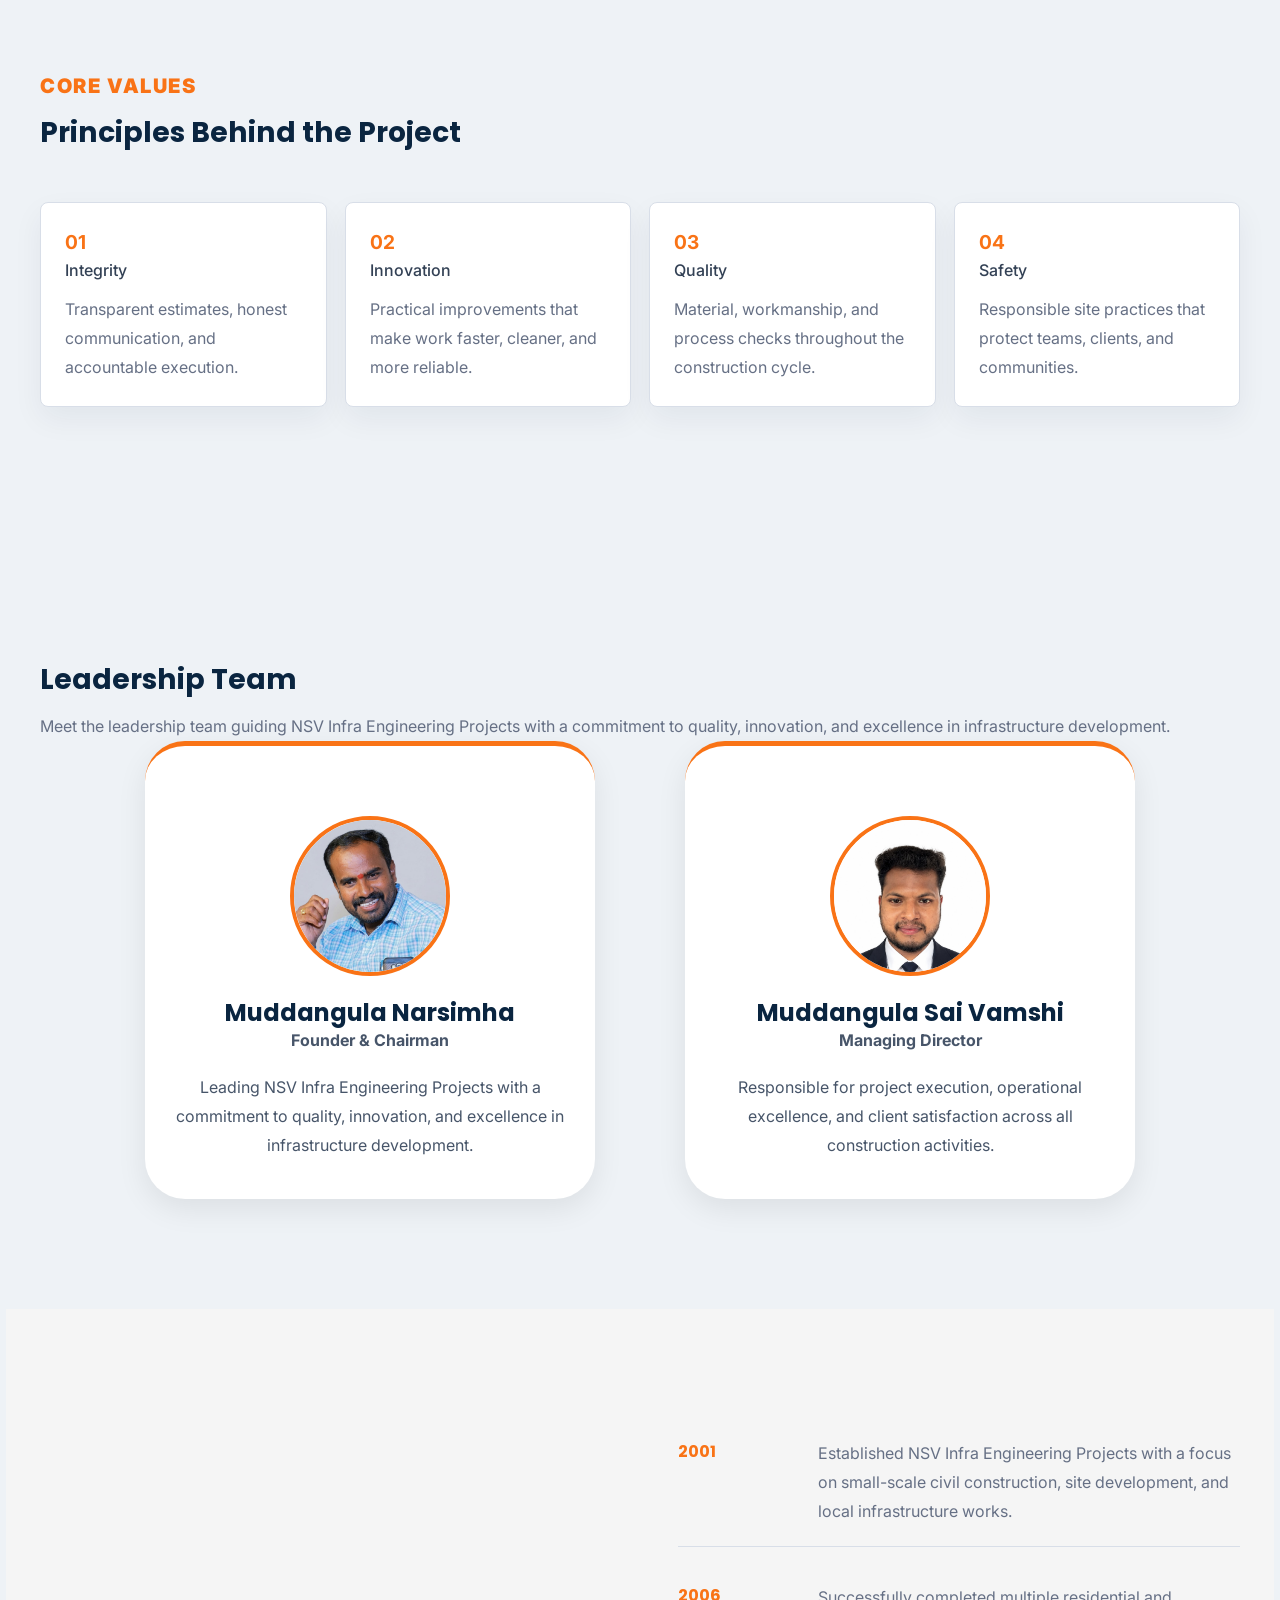
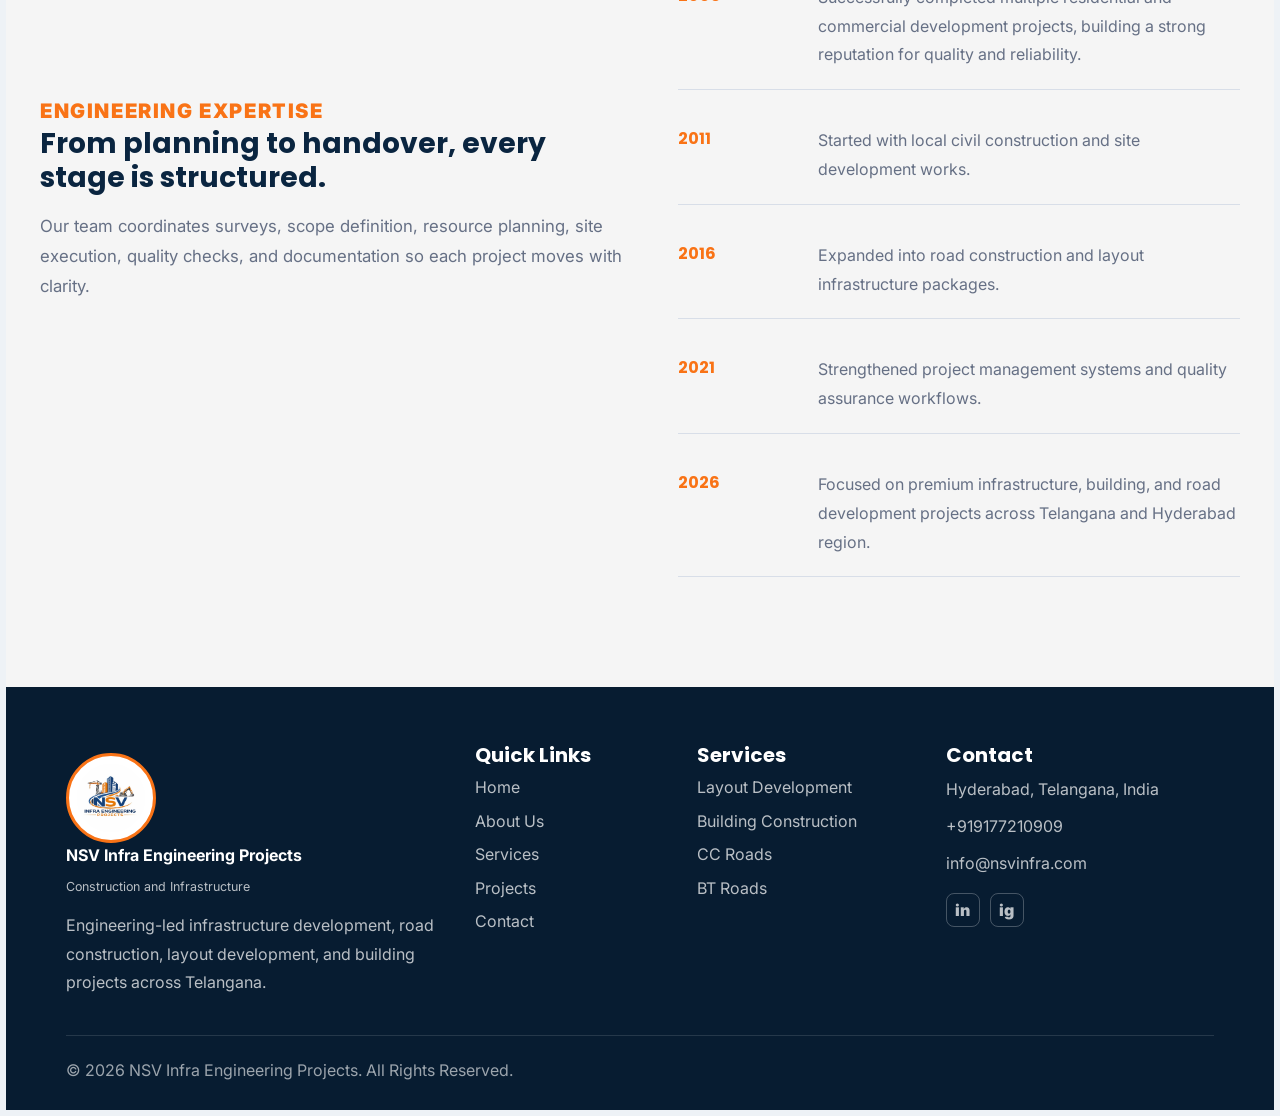
==== commit 075881a2: "Update mission vision expertise leadership content style" ====
--- a/about.html
+++ b/about.html
@@ -41,10 +41,25 @@
     </section>
     <section class="section gray">
       <div class="container card-grid">
-        <article class="info-card"><span class="eyebrow">Mission</span><h3>Deliver durable infrastructure with integrity, safety, and technical discipline.</h3></article>
-        <article class="info-card"><span class="eyebrow">Vision</span><h3>To become a trusted construction partner for growth-focused communities across Telangana.</h3></article>
-        <article class="info-card"><span class="eyebrow">Expertise</span><h3>Engineering-led planning, organized site execution, and clear client communication.</h3></article>
-        <article class="info-card"><span class="eyebrow">Leadership</span><h3>Management committed to quality assurance, timely delivery, and practical solutions.</h3></article>
+        <article class="info-card">
+    <span class="eyebrow">Mission</span>
+    <p>Deliver durable infrastructure with integrity, safety, and technical excellence across every project.</p>
+</article>
+
+<article class="info-card">
+    <span class="eyebrow">Vision</span>
+    <p>To become a trusted infrastructure and construction partner serving communities across Telangana.</p>
+</article>
+
+<article class="info-card">
+    <span class="eyebrow">Expertise</span>
+    <p>Engineering-led planning, organized site execution, and transparent project coordination.</p>
+</article>
+
+<article class="info-card">
+    <span class="eyebrow">Leadership</span>
+    <p>Management focused on quality assurance, timely project delivery, and practical construction solutions.</p>
+</article>
       </div>
     </section>
     <section class="section">
--- a/assets/css/styles.css
+++ b/assets/css/styles.css
@@ -268,27 +268,27 @@
 .project-card { border: 1px solid var(--line); border-radius: 8px; overflow: hidden; background: var(--white); cursor: pointer; box-shadow: 0 12px 30px rgba(10,37,64,.06); }
 .project-image { aspect-ratio: 4 / 3; display: grid; place-items: center; color: var(--white); font-family: Poppins, sans-serif; font-weight: 800; }
 .p0{
-    background-image:url("/nsv-infra-website/assets/images/projects/layout-development.jpg");
+    background-image:url("../images/Projects/layout-development.jpg");
 }
 
 .p1{
-    background-image:url("/nsv-infra-website/assets/images/projects/cc-road.jpg");
+    background-image:url("../images/Projects/cc-road.jpg");
 }
 
 .p2{
-    background-image:url("/nsv-infra-website/assets/images/projects/commercial-building.jpg");
+    background-image:url("../images/Projects/commercial-building.jpg");
 }
 
 .p3{
-    background-image:url("/nsv-infra-website/assets/images/projects/layout-development.jpg");
+    background-image:url("../images/Projects/layout-development.jpg");
 }
 
 .p4{
-    background-image:url("/nsv-infra-website/assets/images/projects/bt-road.jpg");
+    background-image:url("../images/Projects/bt-road.jpg");
 }
 
 .p5{
-    background-image:url("/nsv-infra-website/assets/images/projects/business-plaza.jpg");
+    background-image:url("../images/Projects/business-plaza.jpg");
 }
 
 .project-image{
@@ -554,3 +554,33 @@
         height: 140px;
     }
 }
+
+.layout-img{
+    background-image:url("../images/Projects/layout-development.jpg");
+    background-size:cover;
+    background-position:center;
+}
+
+.road-img{
+    background-image:url("../images/Projects/cc-road.jpg");
+    background-size:cover;
+    background-position:center;
+}
+
+.building-img{
+    background-image:url("../images/Projects/commercial-building.jpg");
+    background-size:cover;
+    background-position:center;
+}
+
+.info-card p{
+    font-size: 1rem;
+    font-weight: 400;
+    line-height: 1.8;
+    color: #4b5563;
+    margin-top: 10px;
+}
+
+.info-card h3{
+    display:none;
+}
